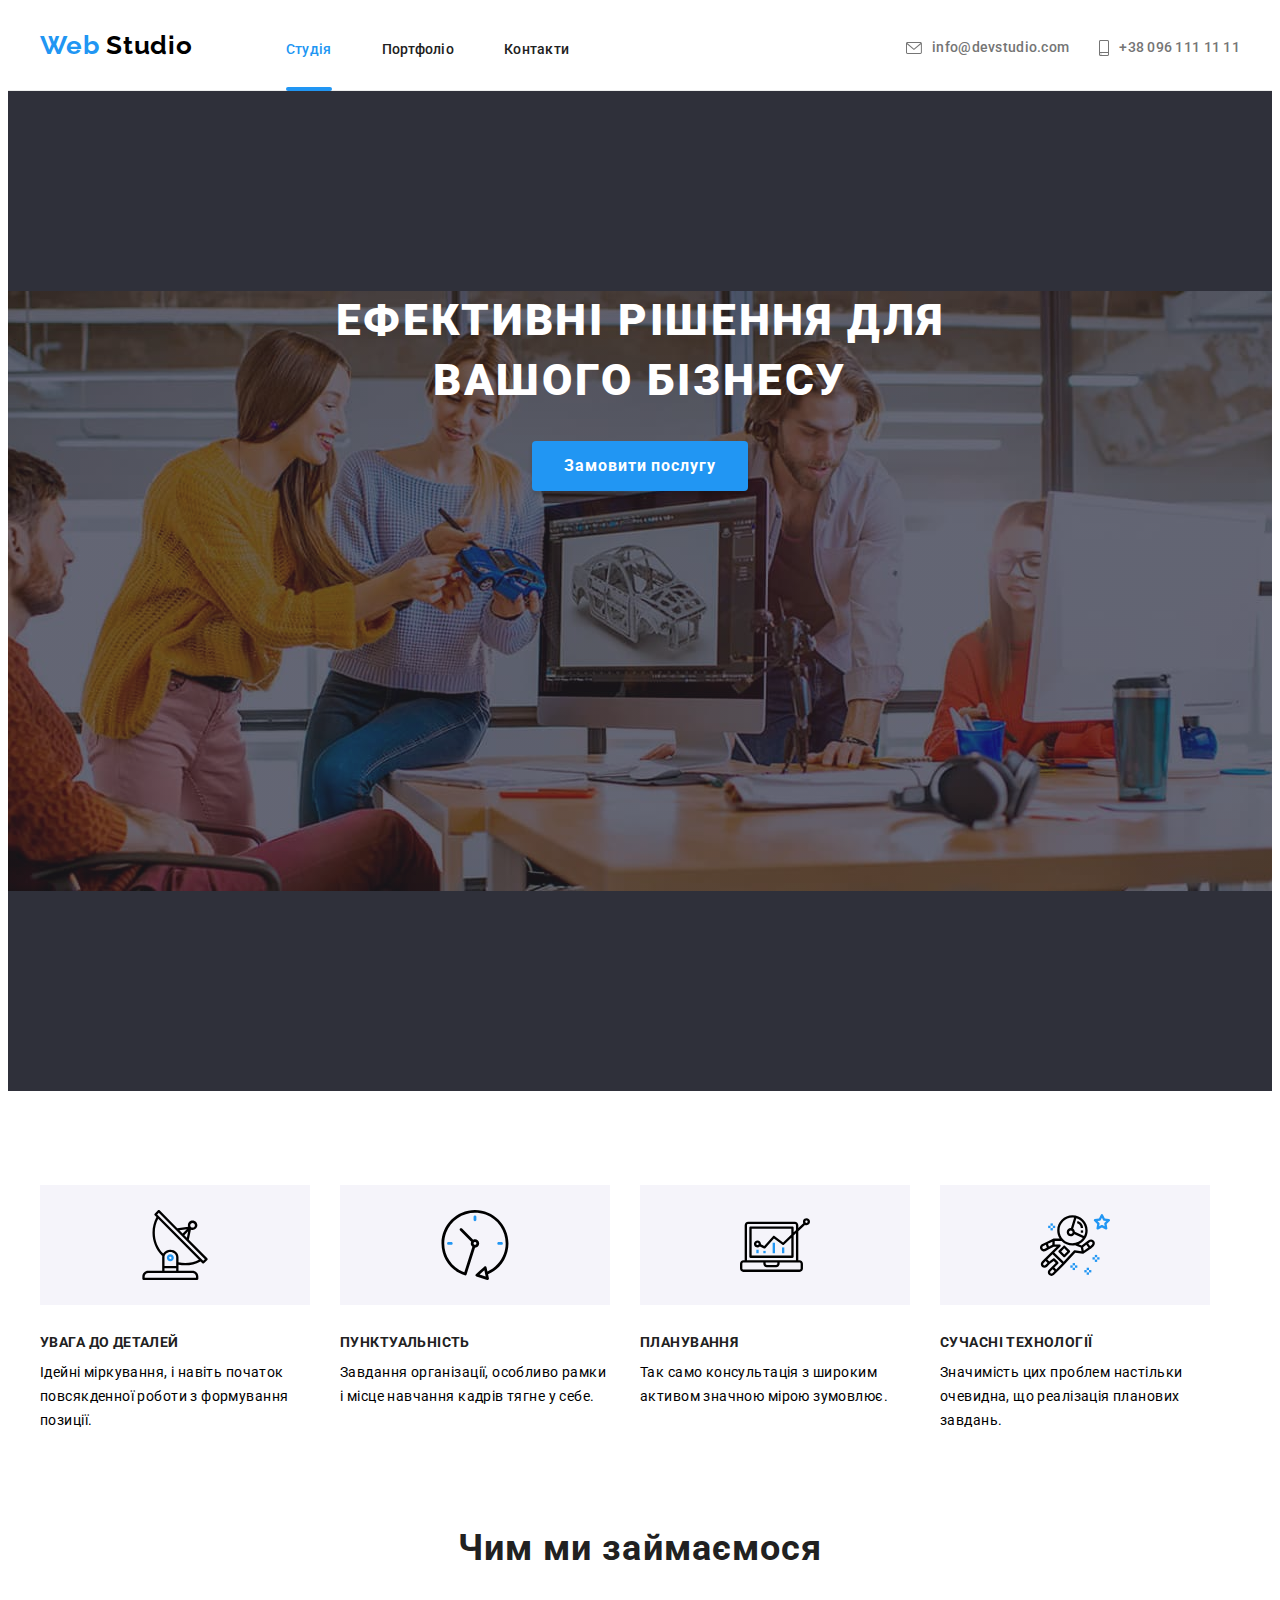
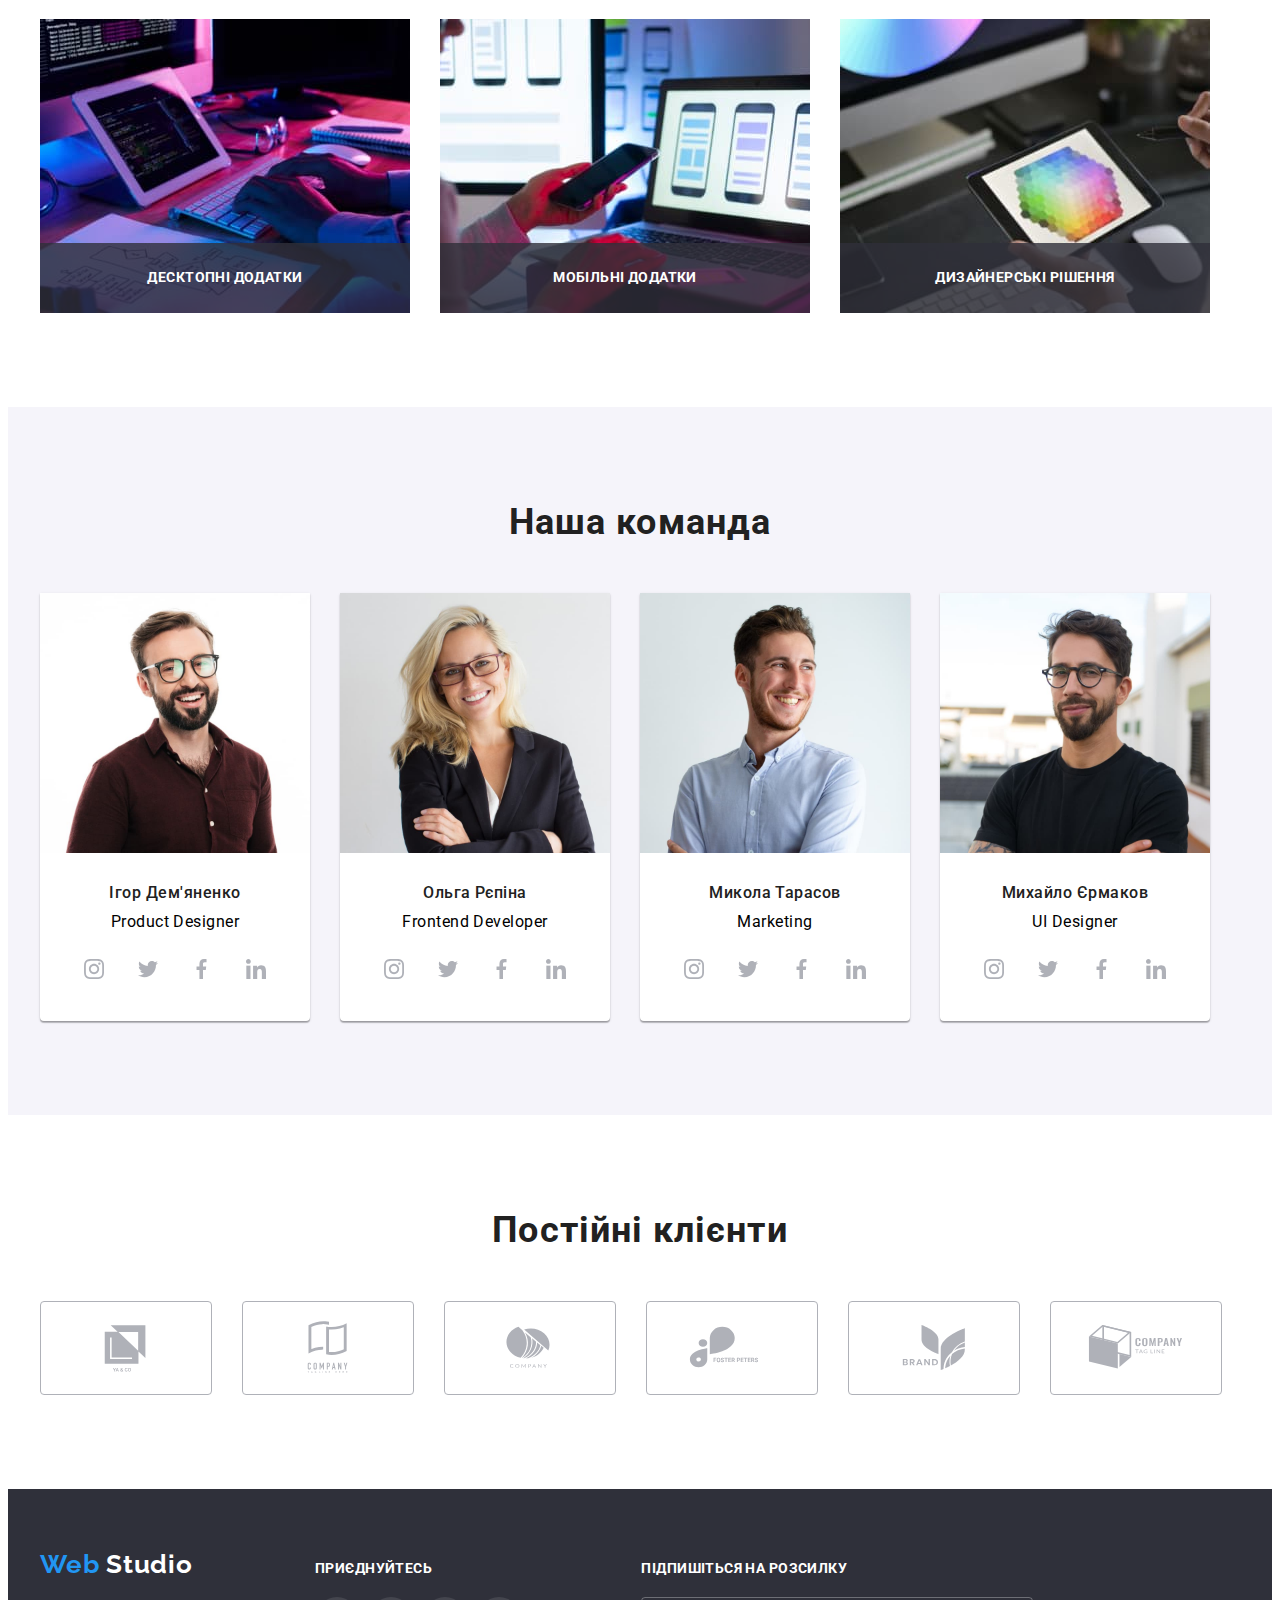
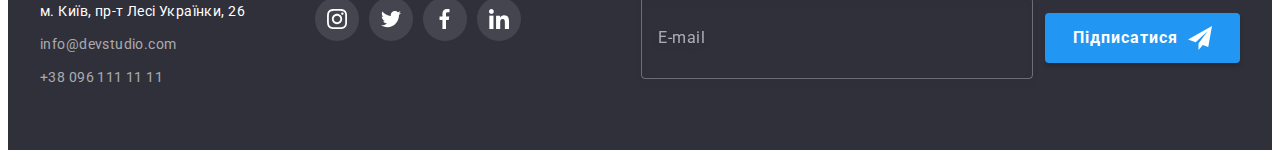
==== index.html @ 114ecb05 "Initial commit" ====
<!DOCTYPE html>
<html lang="uk">
	<head>
		<meta charset="UTF-8" />
		<meta http-equiv="X-UA-Compatible" content="IE=edge" />
		<meta name="viewport" content="width=device-width, initial-scale=1.0" />
		<title>Студія</title>
		<link
			href="https://fonts.googleapis.com/css2?family=Raleway:wght@700&family=Roboto:wght@400;500;700;900&display=swap"
			rel="stylesheet"
		/>
		<link
			rel="stylesheet"
			href="https://cdnjs.cloudflare.com/ajax/libs/modern-normalize/1.1.0/modern-normalize.min.css"
			integrity="sha512-wpPYUAdjBVSE4KJnH1VR1HeZfpl1ub8YT/NKx4PuQ5NmX2tKuGu6U/JRp5y+Y8XG2tV+wKQpNHVUX03MfMFn9Q=="
			crossorigin="anonymous"
			referrerpolicy="no-referrer"
		/>
		<link rel="stylesheet" href="./css/styles.css" />
	</head>
	<body>
		<header class="header">
			<div class="container">
				<nav class="nav">
					<a href="./index.html" lang="en" class="logo-header logo">
						<span class="logo-accent">Web</span>
						Studio
					</a>

					<ul class="site-nav list">
						<li class="item"><a href="./index.html" class="link current">Студія</a></li>
						<li class="item"><a href="./portfolio.html" class="link">Портфоліо</a></li>
						<li class="item"><a href="" class="link">Контакти</a></li>
					</ul>

					<ul class="auth-nav list">
						<li>
							<a class="auth-link link" href="mailto:info@devstudio.com">
								<svg class="header-icon" width="16" height="12">
									<use href="./images/icons.svg#icon-envelope"></use>
								</svg>
								<span>info@devstudio.com</span>
							</a>
						</li>
						<li>
							<a class="auth-link link" href="tel:+380961111111">
								<svg class="header-icon" width="10" height="16">
									<use href="./images/icons.svg#icon-smartphone"></use>
								</svg>
								<span>+38 096 111 11 11</span>
							</a>
						</li>
					</ul>
				</nav>
			</div>
		</header>

		<main>
			<!-- Hero -->
			<section class="hero">
				<div class="container">
					<h1 class="hero-title">
						Ефективні рішення для
						<br />
						вашого бізнесу
					</h1>
					<button class="button" type="button" data-modal-open>Замовити послугу</button>
				</div>
			</section>

			<!-- Особливості -->

			<section class="section">
				<div class="container">
					<h2 class="section-title visually-hidden">Особливості</h2>
					<ul class="features-list list">
						<li class="item">
							<div class="features-container">
								<svg class="features-icon" width="70" height="70">
									<use href="./images/icons.svg#icon-antenna"></use>
								</svg>
							</div>
							<h3 class="title">УВАГА ДО ДЕТАЛЕЙ</h3>
							<p class="description">Ідейні міркування, і навіть початок повсякденної роботи з формування позиції.</p>
						</li>
						<li class="item">
							<div class="features-container">
								<svg class="features-icon" width="70" height="70">
									<use href="./images/icons.svg#icon-clock"></use>
								</svg>
							</div>
							<h3 class="title">ПУНКТУАЛЬНІСТЬ</h3>
							<p class="description">Завдання організації, особливо рамки і місце навчання кадрів тягне у себе.</p>
						</li>
						<li class="item">
							<div class="features-container">
								<svg class="features-icon" width="70" height="70">
									<use href="./images/icons.svg#icon-diagram"></use>
								</svg>
							</div>
							<h3 class="title">ПЛАНУВАННЯ</h3>
							<p class="description">Так само консультація з широким активом значною мірою зумовлює.</p>
						</li>
						<li class="item">
							<div class="features-container">
								<svg class="features-icon" width="70" height="70">
									<use href="./images/icons.svg#icon-astronaut"></use>
								</svg>
							</div>
							<h3 class="title">СУЧАСНІ ТЕХНОЛОГІЇ</h3>
							<p class="description">Значимість цих проблем настільки очевидна, що реалізація планових завдань.</p>
						</li>
					</ul>
				</div>
			</section>

			<!-- Чим ми займаємося -->
			<section class="section works">
				<div class="container">
					<h2 class="section-title">Чим ми займаємося</h2>
					<ul class="examples list">
						<li class="examples-item">
							<img src="./images/img-block3-1.jpg" alt="Ноутбук і клавіатура" width="370" height="294" />
							<div class="examples-case"><h3 class="title">Десктопні додатки</h3></div>
						</li>
						<li class="examples-item">
							<img src="./images/img-block3-2.jpg" alt="Телефон" width="370" height="294" />
							<div class="examples-case"><h3 class="title">Мобільні додатки</h3></div>
						</li>
						<li class="examples-item">
							<img src="./images/img-block3-3.jpg" alt="Планшет" width="370" height="294" />
							<div class="examples-case"><h3 class="title">Дизайнерські рішення</h3></div>
						</li>
					</ul>
				</div>
			</section>

			<!-- Наша команда  -->
			<section class="section team-section">
				<div class="container">
					<h2 class="section-title">Наша команда</h2>
					<ul class="team list">
						<li class="team-block">
							<img class="img-team" src="./images/ihor.jpg" alt="Член команди Ігор" width="270" height="260" />
							<h3 class="team-title">Ігор Дем'яненко</h3>
							<p class="description">Product Designer</p>
							<ul class="socials list">
								<li class="socials-item">
									<a href="" class="socials-link" target="_blank" rel="noreferrer noopener" aria-label="Instagram-icon">
										<svg class="socials-icon" width="20" height="20">
											<use href="./images/icons.svg#icon-instagram"></use>
										</svg>
									</a>
								</li>
								<li class="socials-item">
									<a href="" class="socials-link" target="_blank" rel="noreferrer noopener" aria-label="Twitter-icon">
										<svg class="socials-icon" width="20" height="20">
											<use href="./images/icons.svg#icon-twitter"></use>
										</svg>
									</a>
								</li>
								<li class="socials-item">
									<a href="" class="socials-link" target="_blank" rel="noreferrer noopener" aria-label="Facebook-icon">
										<svg class="socials-icon" width="20" height="20">
											<use href="./images/icons.svg#icon-fecabook"></use>
										</svg>
									</a>
								</li>
								<li class="socials-item">
									<a href="" class="socials-link" target="_blank" rel="noreferrer noopener" aria-label="Linkedin-icon">
										<svg class="socials-icon" width="20" height="20">
											<use href="./images/icons.svg#icon-linkedin"></use>
										</svg>
									</a>
								</li>
							</ul>
						</li>
						<li class="team-block">
							<img class="img-team" src="./images/olga.jpg" alt="Член команди Ольга" width="270" height="260" />
							<h3 class="team-title">Ольга Рєпіна</h3>
							<p class="description">Frontend Developer</p>
							<ul class="socials list">
								<li class="socials-item">
									<a href="" class="socials-link" target="_blank" rel="noreferrer noopener" aria-label="Instagram-icon">
										<svg class="socials-icon" width="20" height="20">
											<use href="./images/icons.svg#icon-instagram"></use>
										</svg>
									</a>
								</li>
								<li class="socials-item">
									<a href="" class="socials-link" target="_blank" rel="noreferrer noopener" aria-label="Twitter-icon">
										<svg class="socials-icon" width="20" height="20">
											<use href="./images/icons.svg#icon-twitter"></use>
										</svg>
									</a>
								</li>
								<li class="socials-item">
									<a href="" class="socials-link" target="_blank" rel="noreferrer noopener" aria-label="Facebook-icon">
										<svg class="socials-icon" width="20" height="20">
											<use href="./images/icons.svg#icon-fecabook"></use>
										</svg>
									</a>
								</li>
								<li class="socials-item">
									<a href="" class="socials-link" target="_blank" rel="noreferrer noopener" aria-label="Linkedin-icon">
										<svg class="socials-icon" width="20" height="20">
											<use href="./images/icons.svg#icon-linkedin"></use>
										</svg>
									</a>
								</li>
							</ul>
						</li>
						<li class="team-block">
							<img class="img-team" src="./images/mykola.jpg" alt="Член команди Микола" width="270" height="260" />
							<h3 class="team-title">Микола Тарасов</h3>
							<p class="description">Marketing</p>
							<ul class="socials list">
								<li class="socials-item">
									<a href="" class="socials-link" target="_blank" rel="noreferrer noopener" aria-label="Instagram-icon">
										<svg class="socials-icon" width="20" height="20">
											<use href="./images/icons.svg#icon-instagram"></use>
										</svg>
									</a>
								</li>
								<li class="socials-item">
									<a href="" class="socials-link" target="_blank" rel="noreferrer noopener" aria-label="Twitter-icon">
										<svg class="socials-icon" width="20" height="20">
											<use href="./images/icons.svg#icon-twitter"></use>
										</svg>
									</a>
								</li>
								<li class="socials-item">
									<a href="" class="socials-link" target="_blank" rel="noreferrer noopener" aria-label="Facebook-icon">
										<svg class="socials-icon" width="20" height="20">
											<use href="./images/icons.svg#icon-fecabook"></use>
										</svg>
									</a>
								</li>
								<li class="socials-item">
									<a href="" class="socials-link" target="_blank" rel="noreferrer noopener" aria-label="Linkedin-icon">
										<svg class="socials-icon" width="20" height="20">
											<use href="./images/icons.svg#icon-linkedin"></use>
										</svg>
									</a>
								</li>
							</ul>
						</li>
						<li class="team-block">
							<img class="img-team" src="./images/mykhailo.jpg" alt="Член команди Михайло" width="270" height="260" />
							<h3 class="team-title">Михайло Єрмаков</h3>
							<p class="description">UI Designer</p>
							<ul class="socials list">
								<li class="socials-item">
									<a href="" class="socials-link" target="_blank" rel="noreferrer noopener" aria-label="Instagram-icon">
										<svg class="socials-icon" width="20" height="20">
											<use href="./images/icons.svg#icon-instagram"></use>
										</svg>
									</a>
								</li>
								<li class="socials-item">
									<a href="" class="socials-link" target="_blank" rel="noreferrer noopener" aria-label="Twitter-icon">
										<svg class="socials-icon" width="20" height="20">
											<use href="./images/icons.svg#icon-twitter"></use>
										</svg>
									</a>
								</li>
								<li class="socials-item">
									<a href="" class="socials-link" target="_blank" rel="noreferrer noopener" aria-label="Facebook-icon">
										<svg class="socials-icon" width="20" height="20">
											<use href="./images/icons.svg#icon-fecabook"></use>
										</svg>
									</a>
								</li>
								<li class="socials-item">
									<a href="" class="socials-link" target="_blank" rel="noreferrer noopener" aria-label="Linkedin-icon">
										<svg class="socials-icon" width="20" height="20">
											<use href="./images/icons.svg#icon-linkedin"></use>
										</svg>
									</a>
								</li>
							</ul>
						</li>
					</ul>
				</div>
			</section>

			<!-- Клієнти -->

			<section class="section">
				<div class="container">
					<h2 class="section-title">Постійні клієнти</h2>

					<ul class="clients-icons list">
						<li class="clients-container">
							<a href="" class="clients-link" target="_blank" rel="noreferrer noopener" aria-label="Company 1">
								<svg class="clients-icon" width="106" height="60">
									<use href="./images/icons.svg#icon-ya-co"></use>
								</svg>
							</a>
						</li>
						<li class="clients-container">
							<a href="" class="clients-link" target="_blank" rel="noreferrer noopener" aria-label="Company 2">
								<svg class="clients-icon" width="106" height="60">
									<use href="./images/icons.svg#icon-tagline-here"></use>
								</svg>
							</a>
						</li>
						<li class="clients-container">
							<a href="" class="clients-link" target="_blank" rel="noreferrer noopener" aria-label="Company 3">
								<svg class="clients-icon" width="106" height="60">
									<use href="./images/icons.svg#icon-company"></use>
								</svg>
							</a>
						</li>
						<li class="clients-container">
							<a href="" class="clients-link" target="_blank" rel="noreferrer noopener" aria-label="Company 4">
								<svg class="clients-icon" width="106" height="60">
									<use href="./images/icons.svg#icon-foster"></use>
								</svg>
							</a>
						</li>
						<li class="clients-container">
							<a href="" class="clients-link" target="_blank" rel="noreferrer noopener" aria-label="Company 5">
								<svg class="clients-icon" width="106" height="60">
									<use href="./images/icons.svg#icon-brand"></use>
								</svg>
							</a>
						</li>
						<li class="clients-container">
							<a href="" class="clients-link" target="_blank" rel="noreferrer noopener" aria-label="Company 6">
								<svg class="clients-icon" width="106" height="60">
									<use href="./images/icons.svg#icon-tag-line"></use>
								</svg>
							</a>
						</li>
					</ul>
				</div>
			</section>
		</main>

		<footer class="footer">
			<div class="container">
				<div class="footer-flex">
					<div>
						<a class="logo-footer logo" href="./index.html" lang="en">
							<span class="logo-accent">Web</span>
							Studio
						</a>
						<address>
							<ul class="address list">
								<li class="item">
									<a
										href="https://www.google.com/maps/d/embed?mid=10uSM3H-mIU3GznYo2szRIEphczw&hl=en_US&ehbc=2E312F"
										target="_blank"
										rel="noopener noreferrer nofollow"
										class="location"
									>
										м. Київ, пр-т Лесі Українки, 26
									</a>
								</li>
								<li class="item"><a class="contact" href="mailto:info@devstudio.com">info@devstudio.com</a></li>
								<li class="item"><a class="contact" href="tel:+380961111111">+38 096 111 11 11</a></li>
							</ul>
						</address>
					</div>
					<div>
						<p class="footer-text">приєднуйтесь</p>
						<ul class="socials list">
							<li class="socials-item">
								<a
									href=""
									class="footer-link socials-link"
									target="_blank"
									rel="noreferrer noopener"
									aria-label="Instagram-icon"
								>
									<svg class="socials-icon" width="20" height="20">
										<use href="./images/icons.svg#icon-instagram"></use>
									</svg>
								</a>
							</li>
							<li class="socials-item">
								<a
									href=""
									class="footer-link socials-link"
									target="_blank"
									rel="noreferrer noopener"
									aria-label="Twitter-icon"
								>
									<svg class="socials-icon" width="20" height="20">
										<use href="./images/icons.svg#icon-twitter"></use>
									</svg>
								</a>
							</li>
							<li class="socials-item">
								<a
									href=""
									class="footer-link socials-link"
									target="_blank"
									rel="noreferrer noopener"
									aria-label="Facebook-icon"
								>
									<svg class="socials-icon" width="20" height="20">
										<use href="./images/icons.svg#icon-fecabook"></use>
									</svg>
								</a>
							</li>
							<li class="socials-item">
								<a
									href=""
									class="footer-link socials-link"
									target="_blank"
									rel="noreferrer noopener"
									aria-label="Linkedin-icon"
								>
									<svg class="socials-icon" width="20" height="20">
										<use href="./images/icons.svg#icon-linkedin"></use>
									</svg>
								</a>
							</li>
						</ul>
					</div>
					<div class="footer-form-container">
						<p class="footer-text">Підпишіться на розсилку</p>
						<form class="footer-form">
							<input class="footer-field" type="email" name="email" placeholder="E-mail" />
							<button class="button" type="submit" data-modal-open>
								Підписатися
								<svg class="footer-icon" width="24" height="24">
									<use href="./images/icons.svg#icon-send"></use>
								</svg>
							</button>
						</form>
					</div>
				</div>
			</div>
		</footer>
		<!-- Модальне вікно -->
		<div class="backdrop is-hidden" data-modal>
			<div class="modal">
				<button type="button" class="close" data-modal-close>
					<svg class="close-icon" width="18" height="18">
						<use href="./images/icons.svg#icon-close"></use>
					</svg>
				</button>
				<div class="form-container">
					<strong class="modal-label">Залиште свої дані, ми вам передзвонимо</strong>
					<form class="form">
						<div class="form-part">
							<label for="name" class="form-label">Ім'я</label>
							<div class="form-wrapper">
								<input type="text" name="username" id="name" class="field" />
								<svg class="modal-icon" width="18" height="18">
									<use href="./images/icons.svg#icon-person"></use>
								</svg>
							</div>
						</div>
						<div class="form-part">
							<label for="telephone" class="form-label">Телефон</label>
							<div class="form-wrapper">
								<input type="tel" name="telephone" id="telephone" class="field" />
								<svg class="modal-icon" width="18" height="18">
									<use href="./images/icons.svg#icon-phone"></use>
								</svg>
							</div>
						</div>
						<div class="form-part">
							<label for="mail" class="form-label">Пошта</label>
							<div class="form-wrapper">
								<input type="email" name="email" id="mail" class="field" />
								<svg class="modal-icon" width="18" height="18">
									<use href="./images/icons.svg#icon-email"></use>
								</svg>
							</div>
						</div>
						<div class="textarea-part">
							<label for="user_message" class="form-label">Коментар</label>
							<textarea
								class="textarea field"
								name="comment"
								id="user_message"
								rows="5"
								placeholder="Введіть текст"
							></textarea>
						</div>
						<div class="modal-agreement">
							<input class="modal-checkbox" type="checkbox" id="user_agreement" />
							<label class="checkbox-text" for="user_agreement">
								Погоджуюся з розсилкою та приймаю
								<a class="checkbox-link" href="">Умови договору</a>
							</label>
						</div>
						<button class="button" type="submit" data-modal-open>Відправити</button>
					</form>
				</div>
			</div>
		</div>

		<script src="./modal.js"></script>
	</body>
</html>
---- css/styles.css ----
/* колір основного тексту #757575 */
/*  другий колір #212121*/
/* білий #FFFFFF */
/* колір адрси у футорі rgba(255, 255, 255, 0.6) */
/* колір акценту #2196F3 */
/* другий колір фону #2F303A */

:root {
	/* Colors */
	--primary-text-color: #757575;
	--second-text-color: #212121;
	--accent: #2196f3;
	--address-color: rgba(255, 255, 255, 0.6);
	--second-bcg-color: #2f303a;
	--third-bcg-color: #f5f4fa;
	--white: #ffffff;
	--gradient: rgba(47, 48, 58, 0.4);
	--icons: #afb1b8;
	--backdrop: rgba(0, 0, 0, 0.2);
	--form-text-color: #757575;

	/* Others */
	--indent: 30px;
	--items: 3;
	--timing-function: 250ms cubic-bezier(0.4, 0, 0.2, 1);
}

.list {
	list-style: none;
}

h1,
h2,
h3,
h4,
h5,
h6,
p,
ul {
	margin: 0;
	padding: 0;
}

img {
	display: block;
	max-width: 100%;
	height: auto;
}

body {
	background-color: var(--white);
	color: var(--primaru-text-color);

	font-family: Roboto, sans-serif;
}

.container {
	width: 1200px;
	padding-left: 15px;
	padding-right: 15px;
	margin: 0 auto;
}

/* Header */
.header {
	padding-top: 0;
	padding-bottom: 0;

	border-style: solid;
	border-color: #ececec;
	border-right-width: 0;
	border-top-width: 0;
	border-left-width: 0;
	border-bottom-width: 1px;
}

/* Logo */

.nav {
	display: flex;
	align-items: baseline;
}

.logo {
	text-decoration: none;
	font-family: Raleway, sans-serif;

	font-weight: 700;
	font-size: 26px;
	line-height: 1.19;
	letter-spacing: 0.03em;
}

.logo-header {
	color: #000000;
}
.logo-accent {
	color: var(--accent);
}

/* Site nav */
.site-nav {
	display: flex;
	margin-left: 93px;
}

.auth-nav {
	display: flex;
	align-items: center;
	margin-left: auto;
	gap: var(--indent);
}

.site-nav .item:not(:last-child) {
	margin-right: 50px;
}

.auth-nav .item:not(:last-child) {
	margin-right: 50px;
}

.site-nav,
.auth-nav {
	font-weight: 500;
	font-size: 14px;
	line-height: 1.14;
	letter-spacing: 0.02em;
}

.site-nav .link {
	display: block;
	padding-top: 32px;
	padding-bottom: 32px;

	color: var(--second-text-color);
	text-decoration: none;

	transition: color var(--timing-function);
}

.auth-link {
	display: flex;
	align-items: center;
	gap: 10px;
	padding-top: 32px;
	padding-bottom: 32px;

	color: var(--primary-text-color);
	text-decoration: none;

	transition: color var(--timing-function);
}

.header-icon {
	fill: currentColor;
}

.site-nav .link:hover,
.site-nav .link:focus,
.auth-nav .link:hover,
.auth-nav .link:focus {
	color: var(--accent);
}

.site-nav .link.current {
	position: relative;
	color: var(--accent);
}

.site-nav .link.current::after {
	position: absolute;
	left: 0;
	bottom: 0;
	transform: translateY(1px);

	content: "";
	display: inline-block;
	width: 100%;
	height: 4px;
	background-color: var(--accent);
	border-radius: 2px;
}

/* Hero */
.hero {
	max-width: 1600px;
	height: 600px;
	margin: 0 auto;
	padding-top: 200px;
	padding-bottom: 200px;
	background-color: var(--second-bcg-color);
	background-image: linear-gradient(to left, var(--gradient), var(--gradient)), url(../images/hero.jpg);
	background-repeat: no-repeat;
	background-position: center;
}

.hero-title {
	margin-bottom: 30px;

	color: var(--white);

	font-weight: 900;
	font-size: 44px;
	line-height: 1.36;
	text-align: center;
	letter-spacing: 0.06em;
	text-transform: uppercase;
}

.button {
	margin-left: auto;
	margin-right: auto;
	padding: 10px 32px;
	border: 0;
	box-shadow: 0px 4px 4px rgba(0, 0, 0, 0.15);
	border-radius: 4px;

	background-color: var(--accent);
	color: var(--white);

	font-family: "Roboto";
	font-style: normal;
	font-weight: 700;
	font-size: 16px;
	line-height: 1.88;
	display: flex;
	align-items: center;
	text-align: center;
	letter-spacing: 0.06em;

	transition: transform var(--timing-function);
	transform: scale(1);

	cursor: pointer;
}

.button:hover,
.button:focus {
	transform: scale(1.1);
}

/* Sections */

.section {
	padding-top: 94px;
	padding-bottom: 94px;
}

.section-title {
	margin-bottom: 50px;

	color: var(--second-text-color);

	font-size: 36px;
	line-height: 1.17;
	text-align: center;
	letter-spacing: 0.03em;
}

/* Features */

.visually-hidden {
	position: absolute;
	white-space: nowrap;
	width: 1px;
	height: 1px;
	overflow: hidden;
	border: 0;
	padding: 0;
	clip: rect(0 0 0 0);
	clip-path: inset(50%);
	margin: -1px;
}

.features-container {
	display: flex;
	justify-content: center;
	align-items: center;
	width: 270px;
	height: 120px;

	margin-bottom: 30px;

	background-color: var(--third-bcg-color);
}

.features-list {
	display: flex;
	gap: var(--indent);
}

.features-list .item {
	--items: 4;
	flex-basis: calc((100%- (var(--items)-1) * var(--indent)) / var(--items));
}

.features-list .title {
	padding-bottom: 10px;

	color: var(--second-text-color);

	font-size: 14px;
	line-height: 1.14;
	letter-spacing: 0.03em;
	text-transform: uppercase;
}

.features-list .description {
	width: 270px;

	font-size: 14px;
	line-height: 1.71;
	letter-spacing: 0.03em;
}

/* Examples */

.works {
	padding-top: 0;
}

.examples {
	display: flex;
	gap: 30px;
}

.examples-item {
	position: relative;
}

.examples-case {
	position: absolute;
	bottom: 0;
	left: 0;

	display: flex;
	width: 100%;
	min-height: 70px;
	align-items: center;
	justify-content: center;

	background-color: rgba(47, 48, 58, 0.8);

	z-index: 10;
}

.examples-case .title {
	font-size: 14px;
	line-height: 1.14;
	text-align: center;
	letter-spacing: 0.03em;
	text-transform: uppercase;

	color: var(--white);
}

/* Team */

.team-section {
	background-color: var(--third-bcg-color);
}

.team-block {
	width: 270px;
	height: 428px;
	background: var(--white);
	box-shadow: 0px 1px 3px rgba(0, 0, 0, 0.12), 0px 1px 1px rgba(0, 0, 0, 0.14), 0px 2px 1px rgba(0, 0, 0, 0.2);
	border-radius: 0px 0px 4px 4px;
}

.img-team {
	margin-bottom: 30px;
}

.team {
	display: flex;
	gap: var(--indent);
}

.team-title {
	margin-bottom: 10px;

	color: var(--second-text-color);

	font-weight: 500;
	font-size: 16px;
	line-height: 1.19;
	text-align: center;
	letter-spacing: 0.03em;
}

.team .description {
	margin-bottom: 16px;

	font-size: 16px;
	line-height: 1.19;
	text-align: center;
	letter-spacing: 0.03em;
}

.socials {
	display: flex;
	justify-content: center;
	align-items: center;
	gap: 10px;
}

.socials-link {
	display: flex;
	justify-content: center;
	align-items: center;
	width: 44px;
	height: 44px;
	border-radius: 50%;

	color: var(--icons);
	transition: color var(--timing-function), background-color var(--timing-function);
}

.socials-icon {
	display: block;
	fill: currentColor;
}

.socials-link:hover,
.socials-link:focus {
	background-color: var(--accent);
	color: var(--white);
}

/* Clients */

.clients-icons {
	display: flex;
	align-items: center;
	gap: var(--indent);
}

.clients-link {
	display: flex;
	justify-content: center;
	align-items: center;

	width: 170px;
	height: 92px;

	color: var(--icons);
	border: 1px solid #afb1b8;
	border-radius: 4px;

	transition: color var(--timing-function), border var(--timing-function);
}

.clients-icon {
	display: block;
	fill: currentColor;
}

.clients-link:hover,
.clients-link:focus {
	color: var(--accent);
	border: 1px solid var(--accent);
}

/* Footer */

.footer {
	background-color: var(--second-bcg-color);
	padding-top: 60px;
	padding-bottom: 60px;
}

.logo-footer {
	display: inline-block;
	margin-bottom: 20px;

	color: var(--white);
}

.address .item:not(:last-child) {
	margin-bottom: 9px;
}

.location {
	color: var(--white);

	text-decoration: none;

	font-family: "Roboto";
	font-style: normal;
	font-weight: 400;
	font-size: 14px;
	line-height: 1.71;
	letter-spacing: 0.03em;
}

.contact {
	color: var(--address-color);

	text-decoration: none;

	font-family: "Roboto";
	font-style: normal;
	font-weight: 400;
	font-size: 14px;
	line-height: 1.71;
	letter-spacing: 0.03em;
}

.footer-flex {
	display: flex;
	gap: 70px;
	align-items: baseline;
}

.footer-text {
	margin-bottom: 20px;

	font-weight: 700;
	font-size: 14px;
	line-height: 1.14;
	letter-spacing: 0.03em;
	text-transform: uppercase;

	color: var(--white);
}

.footer-link {
	color: var(--white);
	background-color: rgba(255, 255, 255, 0.1);

	transition: background-color var(--timing-function);
}

.footer-link .socials-icon {
	display: block;
	fill: currentColor;
}

.footer-form-container {
	margin-left: auto;
}

.footer-form {
	display: flex;
	align-items: center;
	gap: 12px;
}

.footer-field {
	width: 358px;
	height: 50px;
	border: 1px solid rgba(255, 255, 255, 0.3);
	filter: drop-shadow(0px 4px 4px rgba(0, 0, 0, 0.15));
	border-radius: 4px;

	padding: 15px 16px;
	font-family: inherit;
	font-size: inherit;

	outline: 1px solid transparent;
	background-color: inherit;

	transition: outline var(--timing-function);
}

.footer-field:focus {
	outline: 1px solid var(--accent);
}

.footer-field::placeholder {
	font-size: 16px;
	line-height: 1.25;
	align-items: center;
	letter-spacing: 0.03em;

	color: rgba(255, 255, 255, 0.6);
}

.footer-form > .button {
	display: flex;
	align-items: center;
	gap: 10px;

	padding-left: 28px;
	padding-right: 28px;
}

.footer-icon {
	fill: currentColor;
}

/* Modal */

.backdrop {
	position: fixed;
	top: 0;
	left: 0;
	width: 100%;
	height: 100%;

	background-color: var(--backdrop);
	opacity: 1;
	transition: opacity var(--timing-function), visibility var(--timing-function);

	z-index: 100;
}

.backdrop.is-hidden {
	visibility: hidden;
	opacity: 0;
	pointer-events: none;
}

.backdrop.is-hidden .modal {
	transform: translate(-50%, -50%) scale(0.8);
}

.modal {
	position: absolute;
	top: 50%;
	left: 50%;
	transform: translate(-50%, -50%) scale(1);

	width: 528px;
	min-height: 581px;
	padding: 40px;

	background-color: var(--white);

	transition: transform var(--timing-function);

	z-index: 1000;
}

.close {
	position: absolute;
	top: 8px;
	right: 8px;
	display: flex;
	justify-content: center;
	align-items: center;

	width: 30px;
	height: 30px;
	border: 1px solid rgba(0, 0, 0, 0.1);
	border-radius: 50%;
	background-color: var(--white);

	transition: color var(--timing-function);

	cursor: pointer;
}

.close:hover {
	color: var(--accent);
}

.close-icon {
	fill: currentColor;
}

.form-container {
	display: flex;
	flex-direction: column;
	align-items: center;
}

.modal-label {
	display: inline-block;
	font-size: 20px;
	line-height: 1.15;
	letter-spacing: 0.03em;
	color: var(--second-text-color);
	margin-bottom: 5px;
}

.form {
	display: flex;
	flex-direction: column;
}

.form-part {
	display: flex;
	flex-direction: column;
	margin-bottom: 10px;
}

.form-wrapper {
	position: relative;
}

.form-label {
	font-size: 12px;
	line-height: 1.17;
	letter-spacing: 0.01em;
	color: var(--form-text-color);
	margin-bottom: 4px;
}

.modal-icon {
	position: absolute;
	top: 50%;
	left: 12px;
	transform: translateY(-50%);

	fill: currentColor;

	transition: fill var(--timing-function);
}

.field {
	width: 448px;
	height: 40px;
	border: 1px solid rgba(33, 33, 33, 0.2);
	border-radius: 4px;

	padding: 12px 42px;
	font-family: inherit;
	font-size: inherit;

	outline: 1px solid transparent;

	transition: outline var(--timing-function);
}

.form-wrapper:focus-within > .modal-icon {
	fill: var(--accent);
}

.field:focus {
	outline: 1px solid var(--accent);
}

.textarea-part {
	display: flex;
	flex-direction: column;
	margin-bottom: 20px;
}

.textarea {
	width: 448px;
	height: 120px;

	padding-left: 16px;
	padding-right: 16px;
	resize: none;
}

.textarea::placeholder {
	font-size: 12px;
	line-height: 1.17;
	letter-spacing: 0.01em;
	color: rgba(117, 117, 117, 0.5);
}

.modal-agreement {
	display: flex;
	align-items: center;
	gap: 10px;

	padding-left: 12px;
	margin-bottom: 30px;
}

.modal-checkbox {
	appearance: none;
	width: 16px;
	height: 15px;

	outline: 2px solid var(--second-text-color);
	outline-offset: -2px;

	/* border: 2px solid var(--second-text-color); */
	border-radius: 2px;

	background-position: center;
	background-repeat: no-repeat;
	background-size: 0;
	background-image: url("data:image/svg+xml,%3Csvg width='13' height='10' viewBox='0 0 13 10' fill='none' xmlns='http://www.w3.org/2000/svg'%3E%3Cpath d='M1.95703 4.75166L1.88825 4.68604L1.81923 4.75141L0.93123 5.59258L0.854858 5.66492L0.930974 5.73753L4.42671 9.07236L4.49574 9.1382L4.56476 9.07236L12.069 1.91352L12.1449 1.84116L12.069 1.76881L11.1873 0.927644L11.1183 0.861826L11.0493 0.927611L4.49577 7.17353L1.95703 4.75166Z' fill='white' stroke='white' stroke-width='0.2'/%3E%3C/svg%3E%0A");

	transition: outline-color var(--timing-function), background-color var(--timing-function);
}

.modal-checkbox:checked {
	outline-color: var(--accent);
	background-color: var(--accent);
	background-size: 11px 8px;
}

.checkbox-text {
	font-size: 14px;
	line-height: 1.71;
	letter-spacing: 0.03em;
	color: var(--form-text-color);
	user-select: none;
}

.checkbox-link {
	color: var(--accent);
	text-underline-offset: 3px;
}

.form > .button {
	padding-left: 52px;
	padding-right: 52px;
}

/* Portfolio */

.filter {
	display: flex;
	gap: 8px;
	justify-content: center;
	margin-bottom: 34px;
}

.filter .marker {
	padding: 6px 22px;
	border: 0;
	border-radius: 4px;

	background: var(--third-bcg-color);
	color: var (--second-text-color);
	font-family: "Roboto";
	font-style: normal;
	font-weight: 500;
	font-size: 16px;
	line-height: 1.62;
	text-align: center;
	letter-spacing: 0.03em;

	transition: background-color var(--timing-function), color var(--timing-function), box-shadow var(--timing-function);
	cursor: pointer;
}

.filter .marker:hover,
.filter .marker:focus {
	box-shadow: 0px 3px 1px rgba(0, 0, 0, 0.1), 0px 1px 2px rgba(0, 0, 0, 0.08), 0px 2px 2px rgba(0, 0, 0, 0.12);

	background-color: var(--accent);
	color: var(--white);
}

.marker.current {
	padding: 6px 25px;
	box-shadow: 0px 3px 1px rgba(0, 0, 0, 0.1), 0px 1px 2px rgba(0, 0, 0, 0.08), 0px 2px 2px rgba(0, 0, 0, 0.12);

	background-color: var(--accent);
	color: var(--white);
}

.portfolio {
	display: flex;
	flex-wrap: wrap;
	gap: var(--indent);
}

.portfolio-link {
	transition: box-shadow var(--timing-function);
}

.portfolio-block {
	flex-basis: calc((100%- (var(--items)-1) * var(--indent)) / var(--items));
}

.portfolio-case {
	position: relative;
	overflow: hidden;
}

.container-description {
	position: absolute;
	top: 0;
	left: 0;

	display: flex;
	justify-content: center;
	align-items: center;

	min-width: 100%;
	height: 294px;
	padding: 24px;

	background-color: rgba(33, 150, 243, 0.9);
	color: var(--white);

	transition: transform var(--timing-function);
	transform: translateY(100%);
}

.portfolio-link:hover .container-description {
	transform: translateY(0%);
}

.portfolio-link:hover,
.portfolio-link:focus {
	display: block;
	box-shadow: 0px 1px 1px rgba(0, 0, 0, 0.12), 0px 4px 4px rgba(0, 0, 0, 0.06), 1px 4px 6px rgba(0, 0, 0, 0.16);
	transform: translateY(0%);
}

.hover-description {
	font-weight: 400;
	font-size: 18px;
	line-height: 1.56;
	letter-spacing: 0.03em;
}

.text {
	padding: 19px 23px;
	border: solid #eeeeee;
	border-right-width: 1px;
	border-bottom-width: 1px;
	border-left-width: 1px;
	border-top-width: 0;
}

.portfolio .title {
	margin-bottom: 4px;
	color: var(--second-text-color);

	font-size: 18px;
	line-height: 2;
	letter-spacing: 0.06em;
}

.portfolio .description {
	font-size: 16px;
	line-height: 1.88;
	letter-spacing: 0.03em;
}
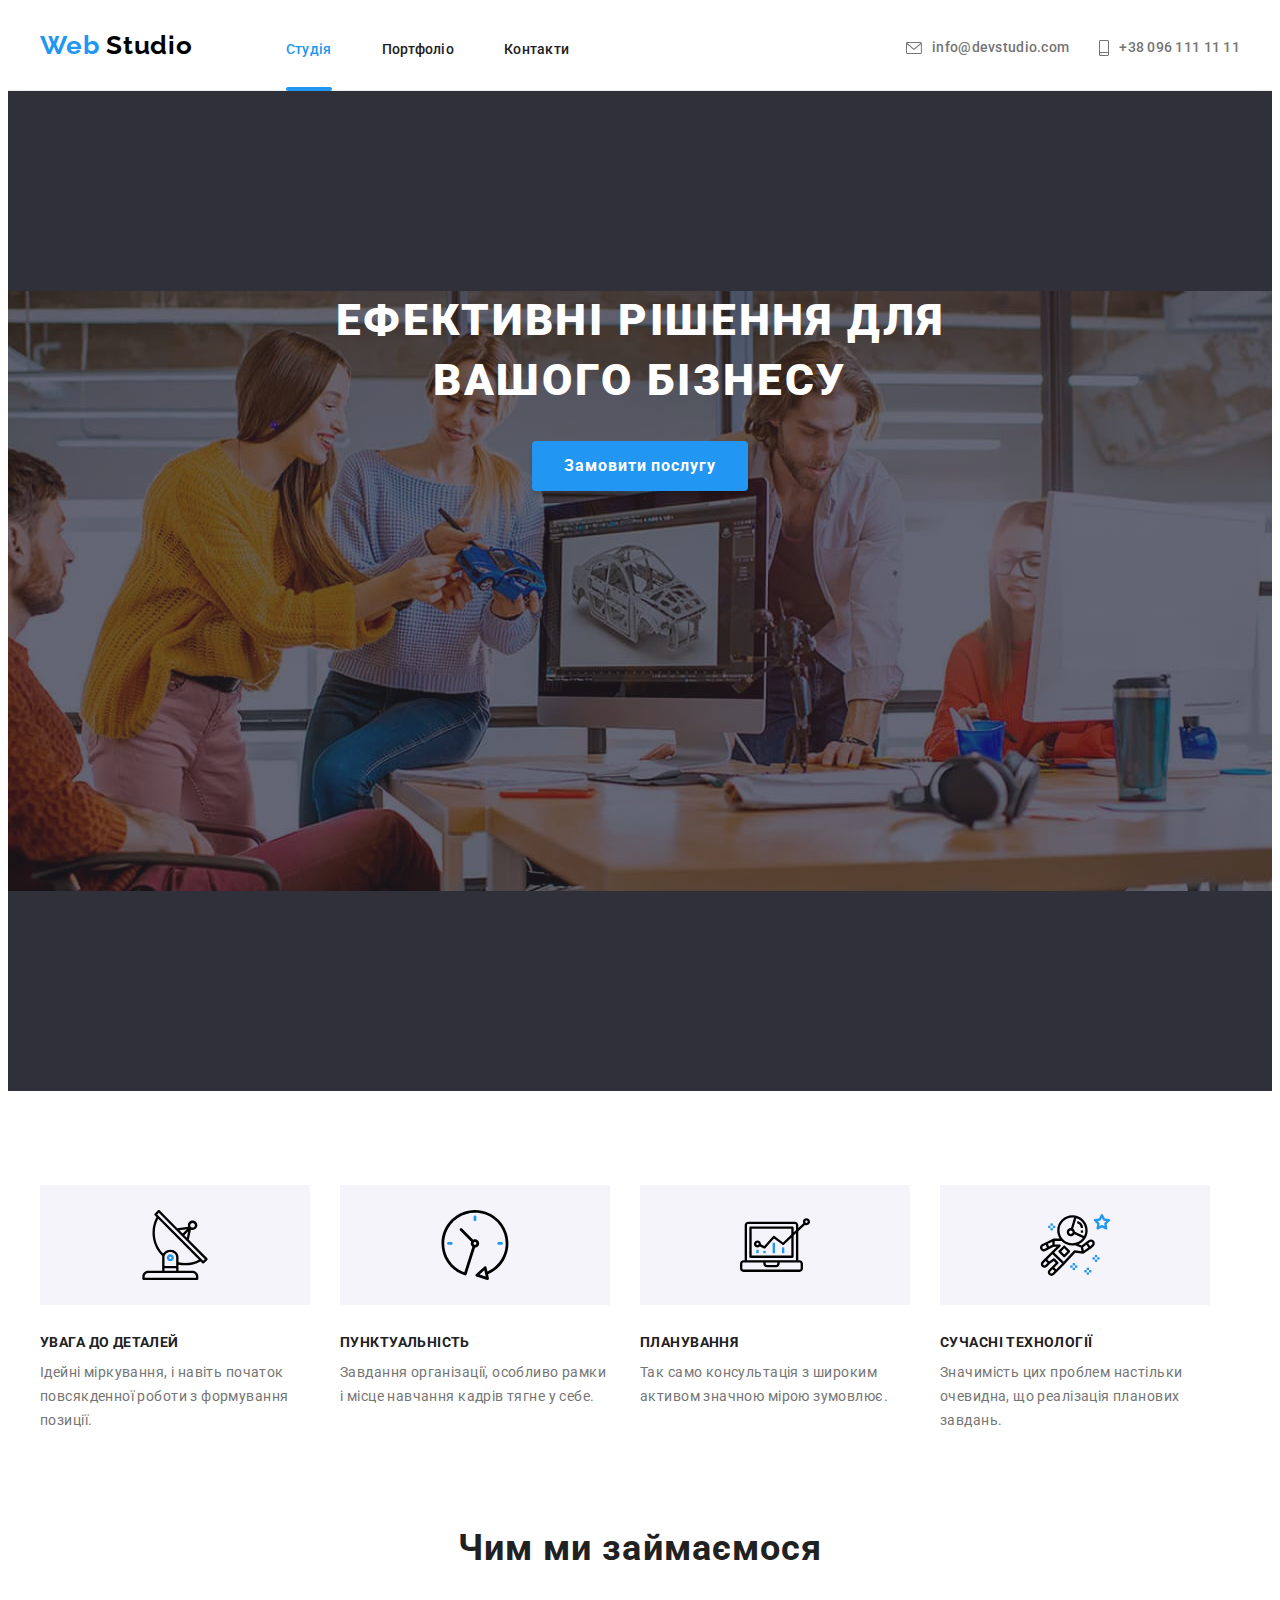
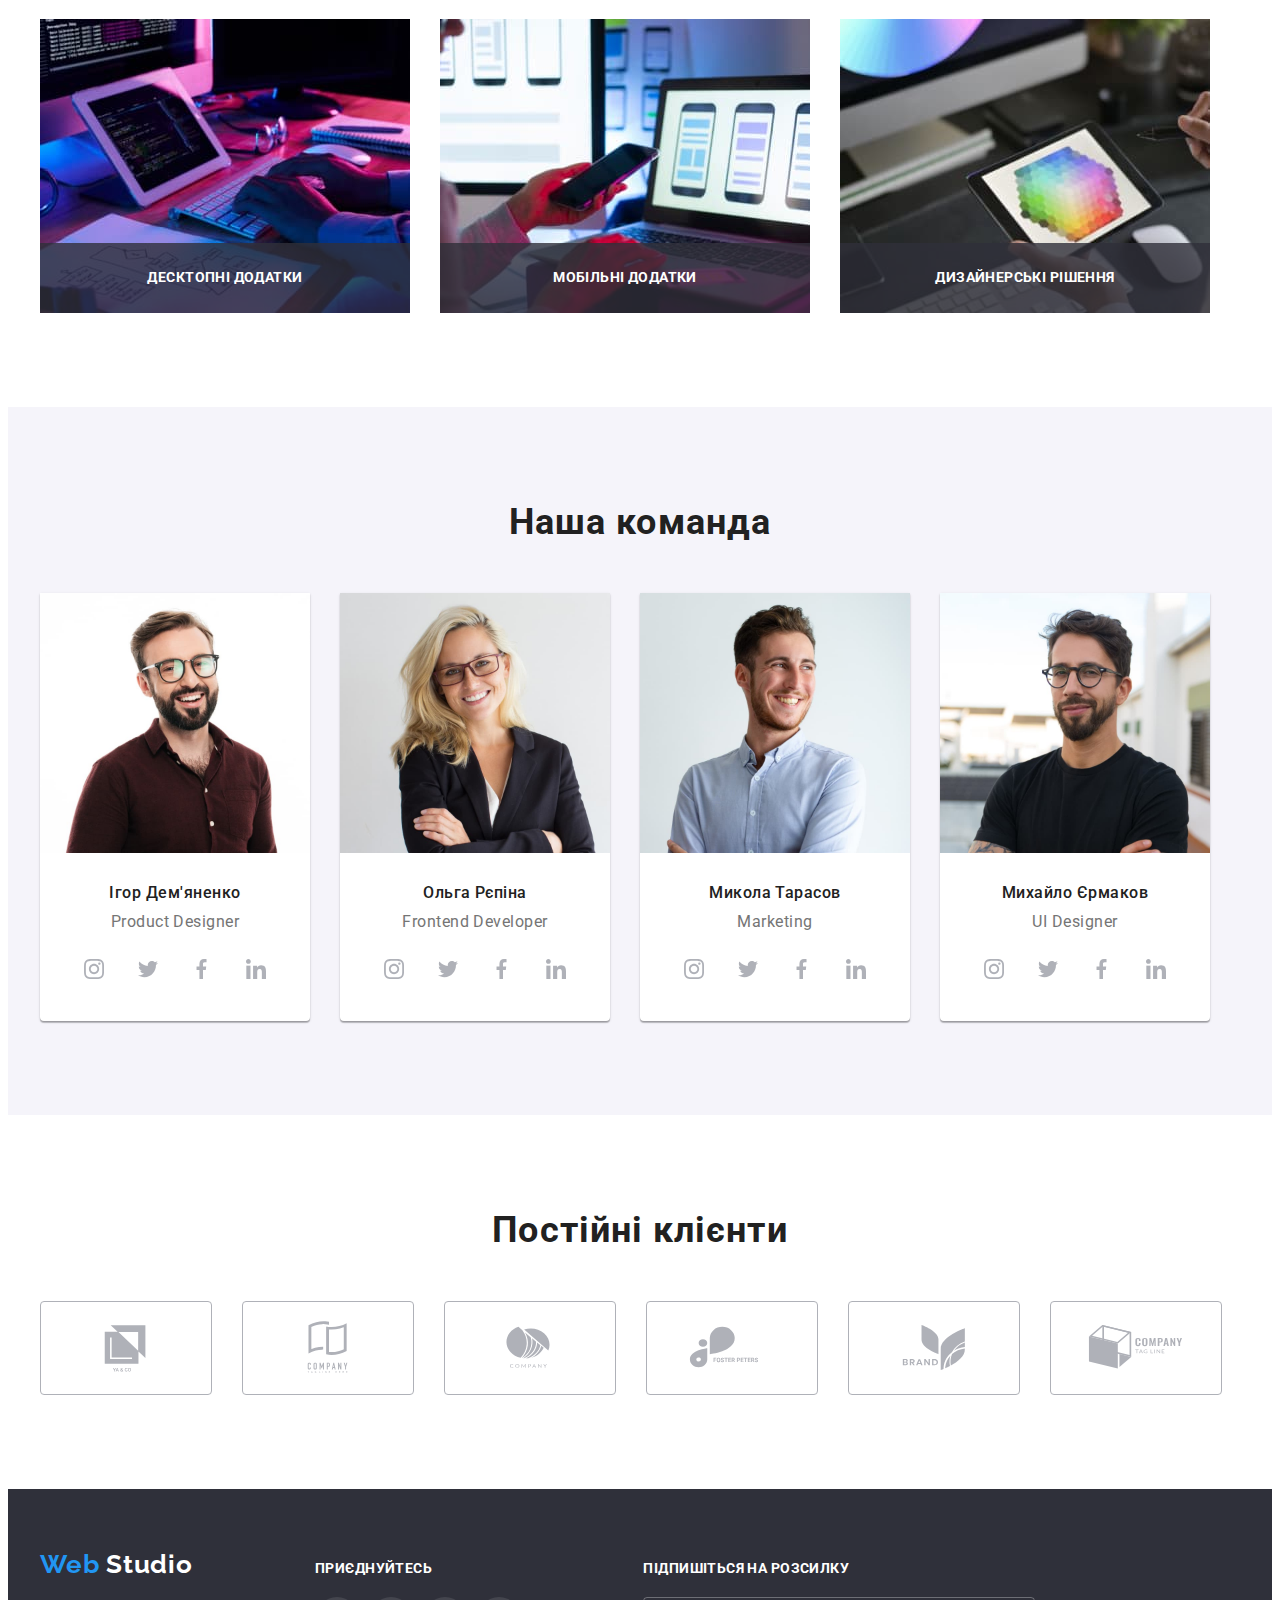
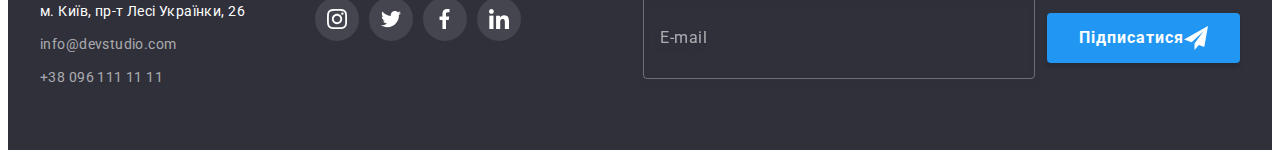
==== commit 8e98cf80: "Назва класів за ВЕМ, використан препроцессор" ====
--- a/index.html
+++ b/index.html
@@ -16,35 +16,35 @@
 			crossorigin="anonymous"
 			referrerpolicy="no-referrer"
 		/>
-		<link rel="stylesheet" href="./css/styles.css" />
+		<link rel="stylesheet" href="./css/main.min.css" />
 	</head>
 	<body>
 		<header class="header">
 			<div class="container">
 				<nav class="nav">
-					<a href="./index.html" lang="en" class="logo-header logo">
-						<span class="logo-accent">Web</span>
+					<a href="./index.html" lang="en" class="logo--header logo">
+						<span class="logo__accent">Web</span>
 						Studio
 					</a>
 
-					<ul class="site-nav list">
-						<li class="item"><a href="./index.html" class="link current">Студія</a></li>
-						<li class="item"><a href="./portfolio.html" class="link">Портфоліо</a></li>
-						<li class="item"><a href="" class="link">Контакти</a></li>
+					<ul class="list nav__list--site">
+						<li class="nav__item"><a href="./index.html" class="nav__link nav__link--current">Студія</a></li>
+						<li class="nav__item"><a href="./portfolio.html" class="nav__link">Портфоліо</a></li>
+						<li class="nav__item"><a href="" class="nav__link">Контакти</a></li>
 					</ul>
 
-					<ul class="auth-nav list">
-						<li>
-							<a class="auth-link link" href="mailto:info@devstudio.com">
-								<svg class="header-icon" width="16" height="12">
+					<ul class="list nav__list--auth">
+						<li>
+							<a class="nav__link--auth" href="mailto:info@devstudio.com">
+								<svg class="nav__icon" width="16" height="12">
 									<use href="./images/icons.svg#icon-envelope"></use>
 								</svg>
 								<span>info@devstudio.com</span>
 							</a>
 						</li>
 						<li>
-							<a class="auth-link link" href="tel:+380961111111">
-								<svg class="header-icon" width="10" height="16">
+							<a class="nav__link--auth" href="tel:+380961111111">
+								<svg class="nav__icon" width="10" height="16">
 									<use href="./images/icons.svg#icon-smartphone"></use>
 								</svg>
 								<span>+38 096 111 11 11</span>
@@ -59,7 +59,7 @@
 			<!-- Hero -->
 			<section class="hero">
 				<div class="container">
-					<h1 class="hero-title">
+					<h1 class="hero__title">
 						Ефективні рішення для
 						<br />
 						вашого бізнесу
@@ -72,208 +72,238 @@
 
 			<section class="section">
 				<div class="container">
-					<h2 class="section-title visually-hidden">Особливості</h2>
-					<ul class="features-list list">
-						<li class="item">
-							<div class="features-container">
+					<h2 class="section__title visuallyHidden">Особливості</h2>
+					<ul class="features list">
+						<li class="features__item">
+							<div class="features__container">
 								<svg class="features-icon" width="70" height="70">
 									<use href="./images/icons.svg#icon-antenna"></use>
 								</svg>
 							</div>
-							<h3 class="title">УВАГА ДО ДЕТАЛЕЙ</h3>
-							<p class="description">Ідейні міркування, і навіть початок повсякденної роботи з формування позиції.</p>
-						</li>
-						<li class="item">
-							<div class="features-container">
+							<h3 class="features__title">УВАГА ДО ДЕТАЛЕЙ</h3>
+							<p class="features__description">
+								Ідейні міркування, і навіть початок повсякденної роботи з формування позиції.
+							</p>
+						</li>
+						<li class="features__item">
+							<div class="features__container">
 								<svg class="features-icon" width="70" height="70">
 									<use href="./images/icons.svg#icon-clock"></use>
 								</svg>
 							</div>
-							<h3 class="title">ПУНКТУАЛЬНІСТЬ</h3>
-							<p class="description">Завдання організації, особливо рамки і місце навчання кадрів тягне у себе.</p>
-						</li>
-						<li class="item">
-							<div class="features-container">
+							<h3 class="features__title">ПУНКТУАЛЬНІСТЬ</h3>
+							<p class="features__description">
+								Завдання організації, особливо рамки і місце навчання кадрів тягне у себе.
+							</p>
+						</li>
+						<li class="features__item">
+							<div class="features__container">
 								<svg class="features-icon" width="70" height="70">
 									<use href="./images/icons.svg#icon-diagram"></use>
 								</svg>
 							</div>
-							<h3 class="title">ПЛАНУВАННЯ</h3>
-							<p class="description">Так само консультація з широким активом значною мірою зумовлює.</p>
-						</li>
-						<li class="item">
-							<div class="features-container">
+							<h3 class="features__title">ПЛАНУВАННЯ</h3>
+							<p class="features__description">Так само консультація з широким активом значною мірою зумовлює.</p>
+						</li>
+						<li class="features__item">
+							<div class="features__container">
 								<svg class="features-icon" width="70" height="70">
 									<use href="./images/icons.svg#icon-astronaut"></use>
 								</svg>
 							</div>
-							<h3 class="title">СУЧАСНІ ТЕХНОЛОГІЇ</h3>
-							<p class="description">Значимість цих проблем настільки очевидна, що реалізація планових завдань.</p>
+							<h3 class="features__title">СУЧАСНІ ТЕХНОЛОГІЇ</h3>
+							<p class="features__description">
+								Значимість цих проблем настільки очевидна, що реалізація планових завдань.
+							</p>
 						</li>
 					</ul>
 				</div>
 			</section>
 
 			<!-- Чим ми займаємося -->
-			<section class="section works">
+			<section class="section section--works">
 				<div class="container">
-					<h2 class="section-title">Чим ми займаємося</h2>
+					<h2 class="section__title">Чим ми займаємося</h2>
 					<ul class="examples list">
-						<li class="examples-item">
+						<li class="examples__item">
 							<img src="./images/img-block3-1.jpg" alt="Ноутбук і клавіатура" width="370" height="294" />
-							<div class="examples-case"><h3 class="title">Десктопні додатки</h3></div>
-						</li>
-						<li class="examples-item">
+							<div class="examples__case"><h3 class="examples__title">Десктопні додатки</h3></div>
+						</li>
+						<li class="examples__item">
 							<img src="./images/img-block3-2.jpg" alt="Телефон" width="370" height="294" />
-							<div class="examples-case"><h3 class="title">Мобільні додатки</h3></div>
-						</li>
-						<li class="examples-item">
+							<div class="examples__case"><h3 class="examples__title">Мобільні додатки</h3></div>
+						</li>
+						<li class="examples__item">
 							<img src="./images/img-block3-3.jpg" alt="Планшет" width="370" height="294" />
-							<div class="examples-case"><h3 class="title">Дизайнерські рішення</h3></div>
+							<div class="examples__case"><h3 class="examples__title">Дизайнерські рішення</h3></div>
 						</li>
 					</ul>
 				</div>
 			</section>
 
 			<!-- Наша команда  -->
-			<section class="section team-section">
+			<section class="section section--team">
 				<div class="container">
-					<h2 class="section-title">Наша команда</h2>
+					<h2 class="section__title">Наша команда</h2>
 					<ul class="team list">
-						<li class="team-block">
-							<img class="img-team" src="./images/ihor.jpg" alt="Член команди Ігор" width="270" height="260" />
-							<h3 class="team-title">Ігор Дем'яненко</h3>
-							<p class="description">Product Designer</p>
+						<li class="team__item">
+							<img class="team__img" src="./images/ihor.jpg" alt="Член команди Ігор" width="270" height="260" />
+							<h3 class="team__title">Ігор Дем'яненко</h3>
+							<p class="team__description">Product Designer</p>
 							<ul class="socials list">
-								<li class="socials-item">
-									<a href="" class="socials-link" target="_blank" rel="noreferrer noopener" aria-label="Instagram-icon">
-										<svg class="socials-icon" width="20" height="20">
+								<li>
+									<a
+										href=""
+										class="socials__link"
+										target="_blank"
+										rel="noreferrer noopener"
+										aria-label="Instagram-icon"
+									>
+										<svg class="socials__icon" width="20" height="20">
 											<use href="./images/icons.svg#icon-instagram"></use>
 										</svg>
 									</a>
 								</li>
-								<li class="socials-item">
-									<a href="" class="socials-link" target="_blank" rel="noreferrer noopener" aria-label="Twitter-icon">
-										<svg class="socials-icon" width="20" height="20">
+								<li>
+									<a href="" class="socials__link" target="_blank" rel="noreferrer noopener" aria-label="Twitter-icon">
+										<svg class="socials__icon" width="20" height="20">
 											<use href="./images/icons.svg#icon-twitter"></use>
 										</svg>
 									</a>
 								</li>
-								<li class="socials-item">
-									<a href="" class="socials-link" target="_blank" rel="noreferrer noopener" aria-label="Facebook-icon">
-										<svg class="socials-icon" width="20" height="20">
+								<li>
+									<a href="" class="socials__link" target="_blank" rel="noreferrer noopener" aria-label="Facebook-icon">
+										<svg class="socials__icon" width="20" height="20">
 											<use href="./images/icons.svg#icon-fecabook"></use>
 										</svg>
 									</a>
 								</li>
-								<li class="socials-item">
-									<a href="" class="socials-link" target="_blank" rel="noreferrer noopener" aria-label="Linkedin-icon">
-										<svg class="socials-icon" width="20" height="20">
+								<li>
+									<a href="" class="socials__link" target="_blank" rel="noreferrer noopener" aria-label="Linkedin-icon">
+										<svg class="socials__icon" width="20" height="20">
 											<use href="./images/icons.svg#icon-linkedin"></use>
 										</svg>
 									</a>
 								</li>
 							</ul>
 						</li>
-						<li class="team-block">
-							<img class="img-team" src="./images/olga.jpg" alt="Член команди Ольга" width="270" height="260" />
-							<h3 class="team-title">Ольга Рєпіна</h3>
-							<p class="description">Frontend Developer</p>
+						<li class="team__item">
+							<img class="team__img" src="./images/olga.jpg" alt="Член команди Ольга" width="270" height="260" />
+							<h3 class="team__title">Ольга Рєпіна</h3>
+							<p class="team__description">Frontend Developer</p>
 							<ul class="socials list">
-								<li class="socials-item">
-									<a href="" class="socials-link" target="_blank" rel="noreferrer noopener" aria-label="Instagram-icon">
-										<svg class="socials-icon" width="20" height="20">
+								<li>
+									<a
+										href=""
+										class="socials__link"
+										target="_blank"
+										rel="noreferrer noopener"
+										aria-label="Instagram-icon"
+									>
+										<svg class="socials__icon" width="20" height="20">
 											<use href="./images/icons.svg#icon-instagram"></use>
 										</svg>
 									</a>
 								</li>
-								<li class="socials-item">
-									<a href="" class="socials-link" target="_blank" rel="noreferrer noopener" aria-label="Twitter-icon">
-										<svg class="socials-icon" width="20" height="20">
+								<li>
+									<a href="" class="socials__link" target="_blank" rel="noreferrer noopener" aria-label="Twitter-icon">
+										<svg class="socials__icon" width="20" height="20">
 											<use href="./images/icons.svg#icon-twitter"></use>
 										</svg>
 									</a>
 								</li>
-								<li class="socials-item">
-									<a href="" class="socials-link" target="_blank" rel="noreferrer noopener" aria-label="Facebook-icon">
-										<svg class="socials-icon" width="20" height="20">
+								<li>
+									<a href="" class="socials__link" target="_blank" rel="noreferrer noopener" aria-label="Facebook-icon">
+										<svg class="socials__icon" width="20" height="20">
 											<use href="./images/icons.svg#icon-fecabook"></use>
 										</svg>
 									</a>
 								</li>
-								<li class="socials-item">
-									<a href="" class="socials-link" target="_blank" rel="noreferrer noopener" aria-label="Linkedin-icon">
-										<svg class="socials-icon" width="20" height="20">
+								<li>
+									<a href="" class="socials__link" target="_blank" rel="noreferrer noopener" aria-label="Linkedin-icon">
+										<svg class="socials__icon" width="20" height="20">
 											<use href="./images/icons.svg#icon-linkedin"></use>
 										</svg>
 									</a>
 								</li>
 							</ul>
 						</li>
-						<li class="team-block">
-							<img class="img-team" src="./images/mykola.jpg" alt="Член команди Микола" width="270" height="260" />
-							<h3 class="team-title">Микола Тарасов</h3>
-							<p class="description">Marketing</p>
+						<li class="team__item">
+							<img class="team__img" src="./images/mykola.jpg" alt="Член команди Микола" width="270" height="260" />
+							<h3 class="team__title">Микола Тарасов</h3>
+							<p class="team__description">Marketing</p>
 							<ul class="socials list">
-								<li class="socials-item">
-									<a href="" class="socials-link" target="_blank" rel="noreferrer noopener" aria-label="Instagram-icon">
-										<svg class="socials-icon" width="20" height="20">
+								<li>
+									<a
+										href=""
+										class="socials__link"
+										target="_blank"
+										rel="noreferrer noopener"
+										aria-label="Instagram-icon"
+									>
+										<svg class="socials__icon" width="20" height="20">
 											<use href="./images/icons.svg#icon-instagram"></use>
 										</svg>
 									</a>
 								</li>
-								<li class="socials-item">
-									<a href="" class="socials-link" target="_blank" rel="noreferrer noopener" aria-label="Twitter-icon">
-										<svg class="socials-icon" width="20" height="20">
+								<li>
+									<a href="" class="socials__link" target="_blank" rel="noreferrer noopener" aria-label="Twitter-icon">
+										<svg class="socials__icon" width="20" height="20">
 											<use href="./images/icons.svg#icon-twitter"></use>
 										</svg>
 									</a>
 								</li>
-								<li class="socials-item">
-									<a href="" class="socials-link" target="_blank" rel="noreferrer noopener" aria-label="Facebook-icon">
-										<svg class="socials-icon" width="20" height="20">
+								<li>
+									<a href="" class="socials__link" target="_blank" rel="noreferrer noopener" aria-label="Facebook-icon">
+										<svg class="socials__icon" width="20" height="20">
 											<use href="./images/icons.svg#icon-fecabook"></use>
 										</svg>
 									</a>
 								</li>
-								<li class="socials-item">
-									<a href="" class="socials-link" target="_blank" rel="noreferrer noopener" aria-label="Linkedin-icon">
-										<svg class="socials-icon" width="20" height="20">
+								<li>
+									<a href="" class="socials__link" target="_blank" rel="noreferrer noopener" aria-label="Linkedin-icon">
+										<svg class="socials__icon" width="20" height="20">
 											<use href="./images/icons.svg#icon-linkedin"></use>
 										</svg>
 									</a>
 								</li>
 							</ul>
 						</li>
-						<li class="team-block">
-							<img class="img-team" src="./images/mykhailo.jpg" alt="Член команди Михайло" width="270" height="260" />
-							<h3 class="team-title">Михайло Єрмаков</h3>
-							<p class="description">UI Designer</p>
+						<li class="team__item">
+							<img class="team__img" src="./images/mykhailo.jpg" alt="Член команди Михайло" width="270" height="260" />
+							<h3 class="team__title">Михайло Єрмаков</h3>
+							<p class="team__description">UI Designer</p>
 							<ul class="socials list">
-								<li class="socials-item">
-									<a href="" class="socials-link" target="_blank" rel="noreferrer noopener" aria-label="Instagram-icon">
-										<svg class="socials-icon" width="20" height="20">
+								<li>
+									<a
+										href=""
+										class="socials__link"
+										target="_blank"
+										rel="noreferrer noopener"
+										aria-label="Instagram-icon"
+									>
+										<svg class="socials__icon" width="20" height="20">
 											<use href="./images/icons.svg#icon-instagram"></use>
 										</svg>
 									</a>
 								</li>
-								<li class="socials-item">
-									<a href="" class="socials-link" target="_blank" rel="noreferrer noopener" aria-label="Twitter-icon">
-										<svg class="socials-icon" width="20" height="20">
+								<li>
+									<a href="" class="socials__link" target="_blank" rel="noreferrer noopener" aria-label="Twitter-icon">
+										<svg class="socials__icon" width="20" height="20">
 											<use href="./images/icons.svg#icon-twitter"></use>
 										</svg>
 									</a>
 								</li>
-								<li class="socials-item">
-									<a href="" class="socials-link" target="_blank" rel="noreferrer noopener" aria-label="Facebook-icon">
-										<svg class="socials-icon" width="20" height="20">
+								<li>
+									<a href="" class="socials__link" target="_blank" rel="noreferrer noopener" aria-label="Facebook-icon">
+										<svg class="socials__icon" width="20" height="20">
 											<use href="./images/icons.svg#icon-fecabook"></use>
 										</svg>
 									</a>
 								</li>
-								<li class="socials-item">
-									<a href="" class="socials-link" target="_blank" rel="noreferrer noopener" aria-label="Linkedin-icon">
-										<svg class="socials-icon" width="20" height="20">
+								<li>
+									<a href="" class="socials__link" target="_blank" rel="noreferrer noopener" aria-label="Linkedin-icon">
+										<svg class="socials__icon" width="20" height="20">
 											<use href="./images/icons.svg#icon-linkedin"></use>
 										</svg>
 									</a>
@@ -288,47 +318,47 @@
 
 			<section class="section">
 				<div class="container">
-					<h2 class="section-title">Постійні клієнти</h2>
-
-					<ul class="clients-icons list">
-						<li class="clients-container">
-							<a href="" class="clients-link" target="_blank" rel="noreferrer noopener" aria-label="Company 1">
-								<svg class="clients-icon" width="106" height="60">
+					<h2 class="section__title">Постійні клієнти</h2>
+
+					<ul class="clients list">
+						<li>
+							<a href="" class="clients__link" target="_blank" rel="noreferrer noopener" aria-label="Company 1">
+								<svg class="clients__icon" width="106" height="60">
 									<use href="./images/icons.svg#icon-ya-co"></use>
 								</svg>
 							</a>
 						</li>
-						<li class="clients-container">
-							<a href="" class="clients-link" target="_blank" rel="noreferrer noopener" aria-label="Company 2">
-								<svg class="clients-icon" width="106" height="60">
+						<li>
+							<a href="" class="clients__link" target="_blank" rel="noreferrer noopener" aria-label="Company 2">
+								<svg class="clients__icon" width="106" height="60">
 									<use href="./images/icons.svg#icon-tagline-here"></use>
 								</svg>
 							</a>
 						</li>
-						<li class="clients-container">
-							<a href="" class="clients-link" target="_blank" rel="noreferrer noopener" aria-label="Company 3">
-								<svg class="clients-icon" width="106" height="60">
+						<li>
+							<a href="" class="clients__link" target="_blank" rel="noreferrer noopener" aria-label="Company 3">
+								<svg class="clients__icon" width="106" height="60">
 									<use href="./images/icons.svg#icon-company"></use>
 								</svg>
 							</a>
 						</li>
-						<li class="clients-container">
-							<a href="" class="clients-link" target="_blank" rel="noreferrer noopener" aria-label="Company 4">
-								<svg class="clients-icon" width="106" height="60">
+						<li>
+							<a href="" class="clients__link" target="_blank" rel="noreferrer noopener" aria-label="Company 4">
+								<svg class="clients__icon" width="106" height="60">
 									<use href="./images/icons.svg#icon-foster"></use>
 								</svg>
 							</a>
 						</li>
-						<li class="clients-container">
-							<a href="" class="clients-link" target="_blank" rel="noreferrer noopener" aria-label="Company 5">
-								<svg class="clients-icon" width="106" height="60">
+						<li>
+							<a href="" class="clients__link" target="_blank" rel="noreferrer noopener" aria-label="Company 5">
+								<svg class="clients__icon" width="106" height="60">
 									<use href="./images/icons.svg#icon-brand"></use>
 								</svg>
 							</a>
 						</li>
-						<li class="clients-container">
-							<a href="" class="clients-link" target="_blank" rel="noreferrer noopener" aria-label="Company 6">
-								<svg class="clients-icon" width="106" height="60">
+						<li>
+							<a href="" class="clients__link" target="_blank" rel="noreferrer noopener" aria-label="Company 6">
+								<svg class="clients__icon" width="106" height="60">
 									<use href="./images/icons.svg#icon-tag-line"></use>
 								</svg>
 							</a>
@@ -340,93 +370,95 @@
 
 		<footer class="footer">
 			<div class="container">
-				<div class="footer-flex">
+				<div class="footer--flex">
 					<div>
-						<a class="logo-footer logo" href="./index.html" lang="en">
-							<span class="logo-accent">Web</span>
+						<a class="logo--footer logo" href="./index.html" lang="en">
+							<span class="logo__accent">Web</span>
 							Studio
 						</a>
 						<address>
 							<ul class="address list">
-								<li class="item">
+								<li class="address__item">
 									<a
 										href="https://www.google.com/maps/d/embed?mid=10uSM3H-mIU3GznYo2szRIEphczw&hl=en_US&ehbc=2E312F"
 										target="_blank"
 										rel="noopener noreferrer nofollow"
-										class="location"
+										class="address__link address__link--location"
 									>
 										м. Київ, пр-т Лесі Українки, 26
 									</a>
 								</li>
-								<li class="item"><a class="contact" href="mailto:info@devstudio.com">info@devstudio.com</a></li>
-								<li class="item"><a class="contact" href="tel:+380961111111">+38 096 111 11 11</a></li>
+								<li class="address__item">
+									<a class="address__link" href="mailto:info@devstudio.com">info@devstudio.com</a>
+								</li>
+								<li class="address__item"><a class="address__link" href="tel:+380961111111">+38 096 111 11 11</a></li>
 							</ul>
 						</address>
 					</div>
 					<div>
-						<p class="footer-text">приєднуйтесь</p>
+						<p class="footer__text">приєднуйтесь</p>
 						<ul class="socials list">
-							<li class="socials-item">
+							<li>
 								<a
 									href=""
-									class="footer-link socials-link"
+									class="socials__link--footer socials__link"
 									target="_blank"
 									rel="noreferrer noopener"
 									aria-label="Instagram-icon"
 								>
-									<svg class="socials-icon" width="20" height="20">
+									<svg class="socials__icon" width="20" height="20">
 										<use href="./images/icons.svg#icon-instagram"></use>
 									</svg>
 								</a>
 							</li>
-							<li class="socials-item">
+							<li>
 								<a
 									href=""
-									class="footer-link socials-link"
+									class="socials__link--footer socials__link"
 									target="_blank"
 									rel="noreferrer noopener"
 									aria-label="Twitter-icon"
 								>
-									<svg class="socials-icon" width="20" height="20">
+									<svg class="socials__icon" width="20" height="20">
 										<use href="./images/icons.svg#icon-twitter"></use>
 									</svg>
 								</a>
 							</li>
-							<li class="socials-item">
+							<li>
 								<a
 									href=""
-									class="footer-link socials-link"
+									class="socials__link--footer socials__link"
 									target="_blank"
 									rel="noreferrer noopener"
 									aria-label="Facebook-icon"
 								>
-									<svg class="socials-icon" width="20" height="20">
+									<svg class="socials__icon" width="20" height="20">
 										<use href="./images/icons.svg#icon-fecabook"></use>
 									</svg>
 								</a>
 							</li>
-							<li class="socials-item">
+							<li>
 								<a
 									href=""
-									class="footer-link socials-link"
+									class="socials__link--footer socials__link"
 									target="_blank"
 									rel="noreferrer noopener"
 									aria-label="Linkedin-icon"
 								>
-									<svg class="socials-icon" width="20" height="20">
+									<svg class="socials__icon" width="20" height="20">
 										<use href="./images/icons.svg#icon-linkedin"></use>
 									</svg>
 								</a>
 							</li>
 						</ul>
 					</div>
-					<div class="footer-form-container">
-						<p class="footer-text">Підпишіться на розсилку</p>
-						<form class="footer-form">
-							<input class="footer-field" type="email" name="email" placeholder="E-mail" />
+					<div class="subscription">
+						<p class="footer__text">Підпишіться на розсилку</p>
+						<form class="form">
+							<input class="form__field" type="email" name="email" placeholder="E-mail" />
 							<button class="button" type="submit" data-modal-open>
 								Підписатися
-								<svg class="footer-icon" width="24" height="24">
+								<svg class="button__icon" width="24" height="24">
 									<use href="./images/icons.svg#icon-send"></use>
 								</svg>
 							</button>
@@ -439,58 +471,58 @@
 		<div class="backdrop is-hidden" data-modal>
 			<div class="modal">
 				<button type="button" class="close" data-modal-close>
-					<svg class="close-icon" width="18" height="18">
+					<svg class="close__icon" width="18" height="18">
 						<use href="./images/icons.svg#icon-close"></use>
 					</svg>
 				</button>
-				<div class="form-container">
-					<strong class="modal-label">Залиште свої дані, ми вам передзвонимо</strong>
-					<form class="form">
-						<div class="form-part">
-							<label for="name" class="form-label">Ім'я</label>
-							<div class="form-wrapper">
-								<input type="text" name="username" id="name" class="field" />
-								<svg class="modal-icon" width="18" height="18">
+				<div class="container--form">
+					<strong class="modal__label">Залиште свої дані, ми вам передзвонимо</strong>
+					<form class="modalform">
+						<div class="modalform__part">
+							<label for="name" class="modalform__label">Ім'я</label>
+							<div class="modalform__wrapper">
+								<input type="text" name="username" id="name" class="modalform__field" />
+								<svg class="modalform__icon" width="18" height="18">
 									<use href="./images/icons.svg#icon-person"></use>
 								</svg>
 							</div>
 						</div>
-						<div class="form-part">
-							<label for="telephone" class="form-label">Телефон</label>
-							<div class="form-wrapper">
-								<input type="tel" name="telephone" id="telephone" class="field" />
-								<svg class="modal-icon" width="18" height="18">
+						<div class="modalform__part">
+							<label for="telephone" class="modalform__label">Телефон</label>
+							<div class="modalform__wrapper">
+								<input type="tel" name="telephone" id="telephone" class="modalform__field" />
+								<svg class="modalform__icon" width="18" height="18">
 									<use href="./images/icons.svg#icon-phone"></use>
 								</svg>
 							</div>
 						</div>
-						<div class="form-part">
-							<label for="mail" class="form-label">Пошта</label>
-							<div class="form-wrapper">
-								<input type="email" name="email" id="mail" class="field" />
-								<svg class="modal-icon" width="18" height="18">
+						<div class="modalform__part">
+							<label for="mail" class="modalform__label">Пошта</label>
+							<div class="modalform__wrapper">
+								<input type="email" name="email" id="mail" class="modalform__field" />
+								<svg class="modalform__icon" width="18" height="18">
 									<use href="./images/icons.svg#icon-email"></use>
 								</svg>
 							</div>
 						</div>
-						<div class="textarea-part">
-							<label for="user_message" class="form-label">Коментар</label>
+						<div class="modalform__textarea">
+							<label for="user_message" class="modalform__label">Коментар</label>
 							<textarea
-								class="textarea field"
+								class="modalform__field--textarea modalform__field"
 								name="comment"
 								id="user_message"
 								rows="5"
 								placeholder="Введіть текст"
 							></textarea>
 						</div>
-						<div class="modal-agreement">
-							<input class="modal-checkbox" type="checkbox" id="user_agreement" />
-							<label class="checkbox-text" for="user_agreement">
+						<div class="modalform__agreement">
+							<input class="modalform__checkbox" type="checkbox" id="user_agreement" />
+							<label class="modalform__text" for="user_agreement">
 								Погоджуюся з розсилкою та приймаю
-								<a class="checkbox-link" href="">Умови договору</a>
+								<a class="modalform__link" href="">Умови договору</a>
 							</label>
 						</div>
-						<button class="button" type="submit" data-modal-open>Відправити</button>
+						<button class="button button--modal" type="submit" data-modal-open>Відправити</button>
 					</form>
 				</div>
 			</div>
--- a/css/main.min.css
+++ b/css/main.min.css
@@ -0,0 +1 @@
+.list{list-style:none}h1,h2,h3,h4,h5,h6,p,ul{margin:0;padding:0}img{display:block;max-width:100%;height:auto}body{background-color:#fff;color:#757575;font-family:Roboto,sans-serif}.container{width:1200px;padding-left:15px;padding-right:15px;margin:0 auto}.section{padding-top:94px;padding-bottom:94px}.section__title{margin-bottom:50px;color:#212121;font-size:36px;line-height:1.17;text-align:center;letter-spacing:.03em}.visuallyHidden{position:absolute;white-space:nowrap;width:1px;height:1px;overflow:hidden;border:0;padding:0;clip:rect(0 0 0 0);-webkit-clip-path:inset(50%);clip-path:inset(50%);margin:-1px}.button{margin-left:auto;margin-right:auto;padding:10px 32px;border:0;-webkit-box-shadow:0px 4px 4px rgba(0,0,0,.15);box-shadow:0px 4px 4px rgba(0,0,0,.15);border-radius:4px;background-color:#2196f3;color:#fff;font-family:"Roboto";font-style:normal;font-weight:700;font-size:16px;line-height:1.88;display:-webkit-box;display:-ms-flexbox;display:flex;-webkit-box-align:center;-ms-flex-align:center;align-items:center;text-align:center;letter-spacing:.06em;-webkit-transition:-webkit-transform 250ms cubic-bezier(0.4, 0, 0.2, 1);transition:-webkit-transform 250ms cubic-bezier(0.4, 0, 0.2, 1);transition:transform 250ms cubic-bezier(0.4, 0, 0.2, 1);transition:transform 250ms cubic-bezier(0.4, 0, 0.2, 1), -webkit-transform 250ms cubic-bezier(0.4, 0, 0.2, 1);-webkit-transform:scale(1);transform:scale(1);cursor:pointer}.button:hover,.button:focus{-webkit-transform:scale(1.1);transform:scale(1.1)}.button--footer{display:-webkit-box;display:-ms-flexbox;display:flex;-webkit-box-align:center;-ms-flex-align:center;align-items:center;gap:10px;padding-left:28px;padding-right:28px}.button__icon{fill:currentColor}.button--modal{padding-left:52px;padding-right:52px}.logo{text-decoration:none;font-family:Raleway,sans-serif;font-weight:700;font-size:26px;line-height:1.19;letter-spacing:.03em}.logo--header{color:#000}.logo__accent{color:#2196f3}.logo--footer{display:inline-block;margin-bottom:20px;color:#fff}.header{padding-top:0;padding-bottom:0;border-style:solid;border-color:#ececec;border-right-width:0;border-top-width:0;border-left-width:0;border-bottom-width:1px}.nav{display:-webkit-box;display:-ms-flexbox;display:flex;-webkit-box-align:baseline;-ms-flex-align:baseline;align-items:baseline}.nav__list--site{display:-webkit-box;display:-ms-flexbox;display:flex;margin-left:93px;gap:50px}.nav__list--auth{display:-webkit-box;display:-ms-flexbox;display:flex;-webkit-box-align:center;-ms-flex-align:center;align-items:center;margin-left:auto;gap:30px}.nav__list--site,.nav__list--auth{font-weight:500;font-size:14px;line-height:1.14;letter-spacing:.02em}.nav__link{display:block;padding-top:32px;padding-bottom:32px;color:#212121;text-decoration:none;-webkit-transition:color 250ms cubic-bezier(0.4, 0, 0.2, 1);transition:color 250ms cubic-bezier(0.4, 0, 0.2, 1)}.nav__link:hover,.nav__link:focus{color:#2196f3}.nav__link--auth{display:-webkit-box;display:-ms-flexbox;display:flex;-webkit-box-align:center;-ms-flex-align:center;align-items:center;gap:10px;padding-top:32px;padding-bottom:32px;color:#757575;text-decoration:none;-webkit-transition:color 250ms cubic-bezier(0.4, 0, 0.2, 1);transition:color 250ms cubic-bezier(0.4, 0, 0.2, 1)}.nav__link--auth:hover,.nav__link--auth:focus{color:#2196f3}.nav__icon{fill:currentColor}.nav__link--current{position:relative;color:#2196f3}.nav__link--current::after{position:absolute;left:0;bottom:0;-webkit-transform:translateY(1px);transform:translateY(1px);content:"";display:inline-block;width:100%;height:4px;background-color:#2196f3;border-radius:2px}.hero{max-width:1600px;height:600px;margin:0 auto;padding-top:200px;padding-bottom:200px;background-color:#2f303a;background-image:-webkit-gradient(linear, right top, left top, from(rgba(47, 48, 58, 0.4)), to(rgba(47, 48, 58, 0.4))),url(../images/hero.jpg);background-image:linear-gradient(to left, rgba(47, 48, 58, 0.4), rgba(47, 48, 58, 0.4)),url(../images/hero.jpg);background-repeat:no-repeat;background-position:center}.hero__title{margin-bottom:30px;color:#fff;font-weight:900;font-size:44px;line-height:1.36;text-align:center;letter-spacing:.06em;text-transform:uppercase}.features{display:-webkit-box;display:-ms-flexbox;display:flex;gap:30px}.features__container{display:-webkit-box;display:-ms-flexbox;display:flex;-webkit-box-pack:center;-ms-flex-pack:center;justify-content:center;-webkit-box-align:center;-ms-flex-align:center;align-items:center;width:270px;height:120px;margin-bottom:30px;background-color:#f5f4fa}.features__item{--items: 4;-ms-flex-preferred-size:calc((100%- (3-1) *30px) /3);flex-basis:calc((100%- (3-1) *30px) /3)}.features__title{padding-bottom:10px;color:#212121;font-size:14px;line-height:1.14;letter-spacing:.03em;text-transform:uppercase}.features__description{width:270px;font-size:14px;line-height:1.71;letter-spacing:.03em}.section--works{padding-top:0}.examples{display:-webkit-box;display:-ms-flexbox;display:flex;gap:30px}.examples__item{position:relative}.examples__case{position:absolute;bottom:0;left:0;display:-webkit-box;display:-ms-flexbox;display:flex;width:100%;min-height:70px;-webkit-box-align:center;-ms-flex-align:center;align-items:center;-webkit-box-pack:center;-ms-flex-pack:center;justify-content:center;background-color:rgba(47,48,58,.8);z-index:10}.examples__title{font-size:14px;line-height:1.14;text-align:center;letter-spacing:.03em;text-transform:uppercase;color:#fff}.section--team{background-color:#f5f4fa}.team{display:-webkit-box;display:-ms-flexbox;display:flex;gap:30px}.team__item{width:270px;height:428px;background:#fff;-webkit-box-shadow:0px 1px 3px rgba(0,0,0,.12),0px 1px 1px rgba(0,0,0,.14),0px 2px 1px rgba(0,0,0,.2);box-shadow:0px 1px 3px rgba(0,0,0,.12),0px 1px 1px rgba(0,0,0,.14),0px 2px 1px rgba(0,0,0,.2);border-radius:0px 0px 4px 4px}.team__img{margin-bottom:30px}.team__title{margin-bottom:10px;color:#212121;font-weight:500;font-size:16px;line-height:1.19;text-align:center;letter-spacing:.03em}.team__description{margin-bottom:16px;font-size:16px;line-height:1.19;text-align:center;letter-spacing:.03em}.socials{display:-webkit-box;display:-ms-flexbox;display:flex;-webkit-box-pack:center;-ms-flex-pack:center;justify-content:center;-webkit-box-align:center;-ms-flex-align:center;align-items:center;gap:10px}.socials__link{display:-webkit-box;display:-ms-flexbox;display:flex;-webkit-box-pack:center;-ms-flex-pack:center;justify-content:center;-webkit-box-align:center;-ms-flex-align:center;align-items:center;width:44px;height:44px;border-radius:50%;color:#afb1b8;-webkit-transition:color 250ms cubic-bezier(0.4, 0, 0.2, 1),background-color 250ms cubic-bezier(0.4, 0, 0.2, 1);transition:color 250ms cubic-bezier(0.4, 0, 0.2, 1),background-color 250ms cubic-bezier(0.4, 0, 0.2, 1)}.socials__link:hover,.socials__link:focus{background-color:#2196f3;color:#fff}.socials__icon{display:block;fill:currentColor}.socials__link--footer{color:#fff;background-color:rgba(255,255,255,.1);-webkit-transition:background-color 250ms cubic-bezier(0.4, 0, 0.2, 1);transition:background-color 250ms cubic-bezier(0.4, 0, 0.2, 1)}.clients{display:-webkit-box;display:-ms-flexbox;display:flex;-webkit-box-align:center;-ms-flex-align:center;align-items:center;gap:30px}.clients__link{display:-webkit-box;display:-ms-flexbox;display:flex;-webkit-box-pack:center;-ms-flex-pack:center;justify-content:center;-webkit-box-align:center;-ms-flex-align:center;align-items:center;width:170px;height:92px;color:#afb1b8;border:1px solid #afb1b8;border-radius:4px;-webkit-transition:color 250ms cubic-bezier(0.4, 0, 0.2, 1),border 250ms cubic-bezier(0.4, 0, 0.2, 1);transition:color 250ms cubic-bezier(0.4, 0, 0.2, 1),border 250ms cubic-bezier(0.4, 0, 0.2, 1)}.clients__link:hover,.clients__link:focus{color:#2196f3;border:1px solid #2196f3}.clients__icon{display:block;fill:currentColor}.footer{background-color:#2f303a;padding-top:60px;padding-bottom:60px}.footer--flex{display:-webkit-box;display:-ms-flexbox;display:flex;gap:70px;-webkit-box-align:baseline;-ms-flex-align:baseline;align-items:baseline}.address__item:not(:last-child){margin-bottom:9px}.address__link{color:rgba(255,255,255,.6);text-decoration:none;font-family:"Roboto";font-style:normal;font-weight:400;font-size:14px;line-height:1.71;letter-spacing:.03em}.address__link--location{color:#fff}.footer__text{margin-bottom:20px;font-weight:700;font-size:14px;line-height:1.14;letter-spacing:.03em;text-transform:uppercase;color:#fff}.subscription{margin-left:auto}.form{display:-webkit-box;display:-ms-flexbox;display:flex;-webkit-box-align:center;-ms-flex-align:center;align-items:center;gap:12px}.form__field{width:358px;height:50px;border:1px solid rgba(255,255,255,.3);-webkit-filter:drop-shadow(0px 4px 4px rgba(0, 0, 0, 0.15));filter:drop-shadow(0px 4px 4px rgba(0, 0, 0, 0.15));border-radius:4px;padding:15px 16px;font-family:inherit;font-size:inherit;outline:1px solid rgba(0,0,0,0);background-color:inherit;-webkit-transition:outline 250ms cubic-bezier(0.4, 0, 0.2, 1);transition:outline 250ms cubic-bezier(0.4, 0, 0.2, 1)}.form__field:focus{outline:1px solid #2196f3}.form__field::-webkit-input-placeholder{font-size:16px;line-height:1.25;-webkit-box-align:center;align-items:center;letter-spacing:.03em;color:rgba(255,255,255,.6)}.form__field::-moz-placeholder{font-size:16px;line-height:1.25;align-items:center;letter-spacing:.03em;color:rgba(255,255,255,.6)}.form__field:-ms-input-placeholder{font-size:16px;line-height:1.25;-ms-flex-align:center;align-items:center;letter-spacing:.03em;color:rgba(255,255,255,.6)}.form__field::-ms-input-placeholder{font-size:16px;line-height:1.25;-ms-flex-align:center;align-items:center;letter-spacing:.03em;color:rgba(255,255,255,.6)}.form__field::placeholder{font-size:16px;line-height:1.25;-webkit-box-align:center;-ms-flex-align:center;align-items:center;letter-spacing:.03em;color:rgba(255,255,255,.6)}.backdrop{position:fixed;top:0;left:0;width:100%;height:100%;background-color:rgba(0,0,0,.2);opacity:1;-webkit-transition:opacity 250ms cubic-bezier(0.4, 0, 0.2, 1),visibility 250ms cubic-bezier(0.4, 0, 0.2, 1);transition:opacity 250ms cubic-bezier(0.4, 0, 0.2, 1),visibility 250ms cubic-bezier(0.4, 0, 0.2, 1);z-index:100}.backdrop.is-hidden{visibility:hidden;opacity:0;pointer-events:none}.backdrop.is-hidden .modal{-webkit-transform:translate(-50%, -50%) scale(0.8);transform:translate(-50%, -50%) scale(0.8)}.modal{position:absolute;top:50%;left:50%;-webkit-transform:translate(-50%, -50%) scale(1);transform:translate(-50%, -50%) scale(1);width:528px;min-height:581px;padding:40px;background-color:#fff;-webkit-transition:-webkit-transform 250ms cubic-bezier(0.4, 0, 0.2, 1);transition:-webkit-transform 250ms cubic-bezier(0.4, 0, 0.2, 1);transition:transform 250ms cubic-bezier(0.4, 0, 0.2, 1);transition:transform 250ms cubic-bezier(0.4, 0, 0.2, 1), -webkit-transform 250ms cubic-bezier(0.4, 0, 0.2, 1);z-index:1000}.close{position:absolute;top:8px;right:8px;display:-webkit-box;display:-ms-flexbox;display:flex;-webkit-box-pack:center;-ms-flex-pack:center;justify-content:center;-webkit-box-align:center;-ms-flex-align:center;align-items:center;width:30px;height:30px;border:1px solid rgba(0,0,0,.1);border-radius:50%;background-color:#fff;-webkit-transition:color 250ms cubic-bezier(0.4, 0, 0.2, 1);transition:color 250ms cubic-bezier(0.4, 0, 0.2, 1);cursor:pointer}.close:hover{color:#2196f3}.close__icon{fill:currentColor}.container--form{display:-webkit-box;display:-ms-flexbox;display:flex;-webkit-box-orient:vertical;-webkit-box-direction:normal;-ms-flex-direction:column;flex-direction:column;-webkit-box-align:center;-ms-flex-align:center;align-items:center}.modal__label{display:inline-block;font-size:20px;line-height:1.15;letter-spacing:.03em;color:#212121;margin-bottom:12px}.modalform{display:-webkit-box;display:-ms-flexbox;display:flex;-webkit-box-orient:vertical;-webkit-box-direction:normal;-ms-flex-direction:column;flex-direction:column}.modalform__part{display:-webkit-box;display:-ms-flexbox;display:flex;-webkit-box-orient:vertical;-webkit-box-direction:normal;-ms-flex-direction:column;flex-direction:column;margin-bottom:10px}.modalform__wrapper{position:relative}.modalform__wrapper:focus-within>.modalform__icon{fill:#2196f3}.modalform__label{font-size:12px;line-height:1.17;letter-spacing:.01em;color:#757575;margin-bottom:4px}.modalform__icon{position:absolute;top:50%;left:12px;-webkit-transform:translateY(-50%);transform:translateY(-50%);fill:currentColor;-webkit-transition:fill 250ms cubic-bezier(0.4, 0, 0.2, 1);transition:fill 250ms cubic-bezier(0.4, 0, 0.2, 1)}.modalform__field{width:448px;height:40px;border:1px solid rgba(33,33,33,.2);border-radius:4px;padding:12px 42px;font-family:inherit;font-size:inherit;outline:1px solid rgba(0,0,0,0);-webkit-transition:outline 250ms cubic-bezier(0.4, 0, 0.2, 1);transition:outline 250ms cubic-bezier(0.4, 0, 0.2, 1)}.modalform__field:focus{outline:1px solid #2196f3}.modalform__textarea{display:-webkit-box;display:-ms-flexbox;display:flex;-webkit-box-orient:vertical;-webkit-box-direction:normal;-ms-flex-direction:column;flex-direction:column;margin-bottom:20px}.modalform__field--textarea{width:448px;height:120px;padding-left:16px;padding-right:16px;resize:none}.modalform__field--textarea::-webkit-input-placeholder{font-size:12px;line-height:1.17;letter-spacing:.01em;color:rgba(117,117,117,.5)}.modalform__field--textarea::-moz-placeholder{font-size:12px;line-height:1.17;letter-spacing:.01em;color:rgba(117,117,117,.5)}.modalform__field--textarea:-ms-input-placeholder{font-size:12px;line-height:1.17;letter-spacing:.01em;color:rgba(117,117,117,.5)}.modalform__field--textarea::-ms-input-placeholder{font-size:12px;line-height:1.17;letter-spacing:.01em;color:rgba(117,117,117,.5)}.modalform__field--textarea::placeholder{font-size:12px;line-height:1.17;letter-spacing:.01em;color:rgba(117,117,117,.5)}.modalform__agreement{display:-webkit-box;display:-ms-flexbox;display:flex;-webkit-box-align:center;-ms-flex-align:center;align-items:center;gap:10px;padding-left:12px;margin-bottom:30px}.modalform__checkbox{-webkit-appearance:none;-moz-appearance:none;appearance:none;width:16px;height:15px;outline:2px solid #212121;outline-offset:-2px;border-radius:2px;background-position:center;background-repeat:no-repeat;background-size:0;background-image:url("data:image/svg+xml,%3Csvg width='13' height='10' viewBox='0 0 13 10' fill='none' xmlns='http://www.w3.org/2000/svg'%3E%3Cpath d='M1.95703 4.75166L1.88825 4.68604L1.81923 4.75141L0.93123 5.59258L0.854858 5.66492L0.930974 5.73753L4.42671 9.07236L4.49574 9.1382L4.56476 9.07236L12.069 1.91352L12.1449 1.84116L12.069 1.76881L11.1873 0.927644L11.1183 0.861826L11.0493 0.927611L4.49577 7.17353L1.95703 4.75166Z' fill='white' stroke='white' stroke-width='0.2'/%3E%3C/svg%3E%0A");-webkit-transition:outline-color 250ms cubic-bezier(0.4, 0, 0.2, 1),background-color 250ms cubic-bezier(0.4, 0, 0.2, 1);transition:outline-color 250ms cubic-bezier(0.4, 0, 0.2, 1),background-color 250ms cubic-bezier(0.4, 0, 0.2, 1)}.modalform__checkbox:checked{outline-color:#2196f3;background-color:#2196f3;background-size:11px 8px}.modalform__text{font-size:14px;line-height:1.71;letter-spacing:.03em;color:#757575;-webkit-user-select:none;-moz-user-select:none;-ms-user-select:none;user-select:none}.modalform__link{color:#2196f3;text-underline-offset:3px}/*# sourceMappingURL=main.min.css.map */